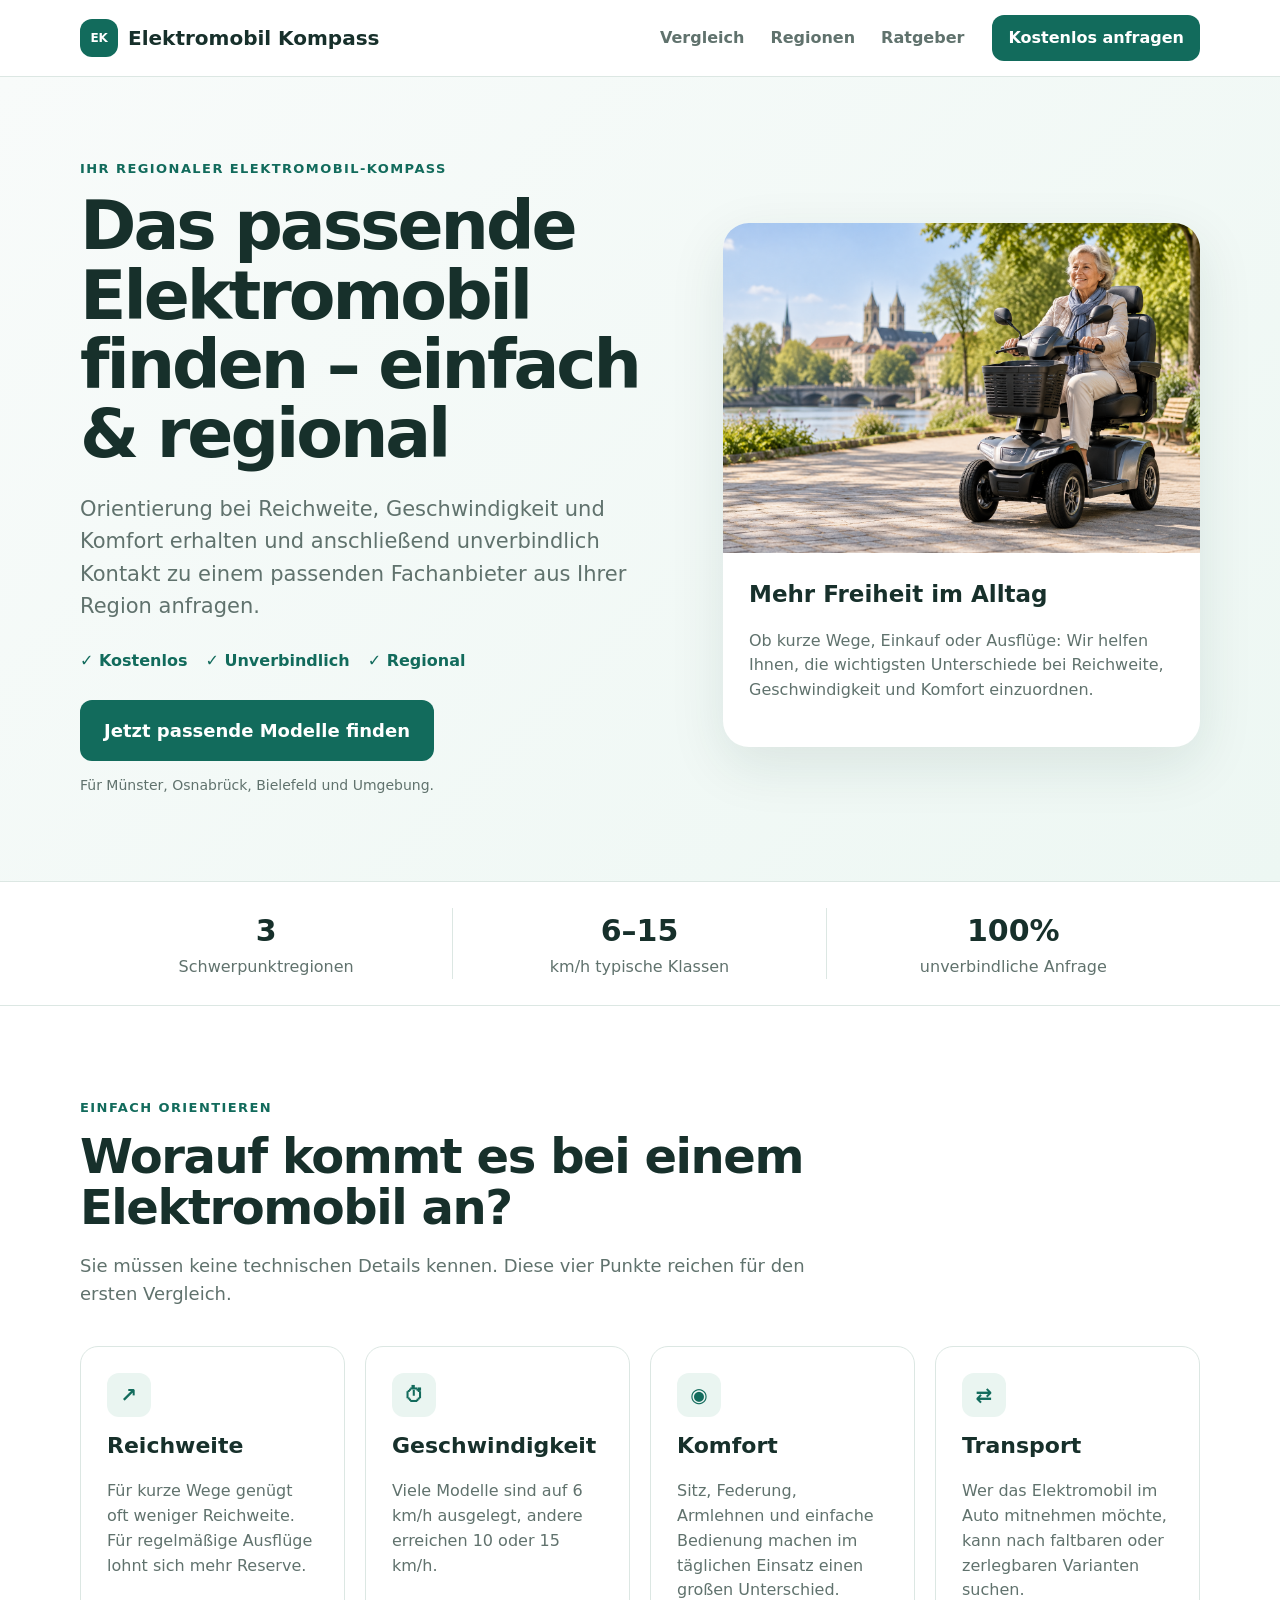
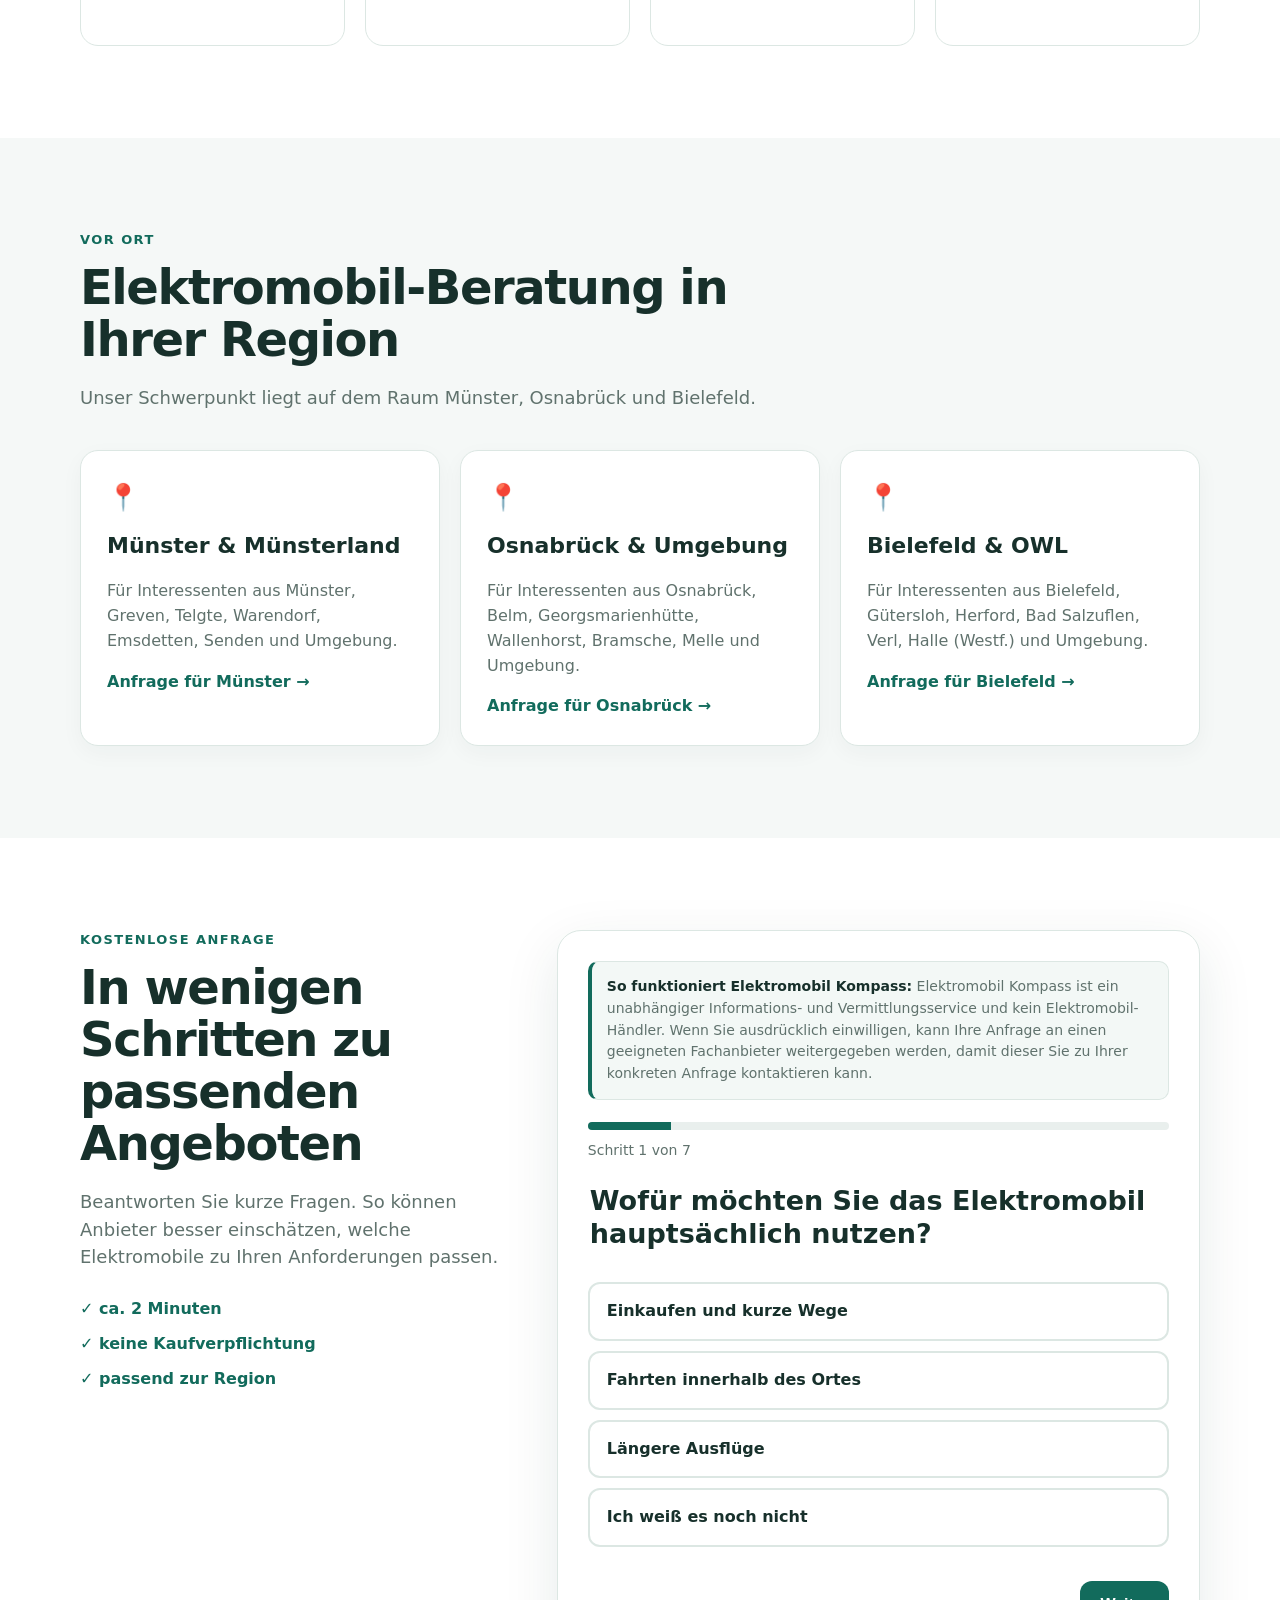
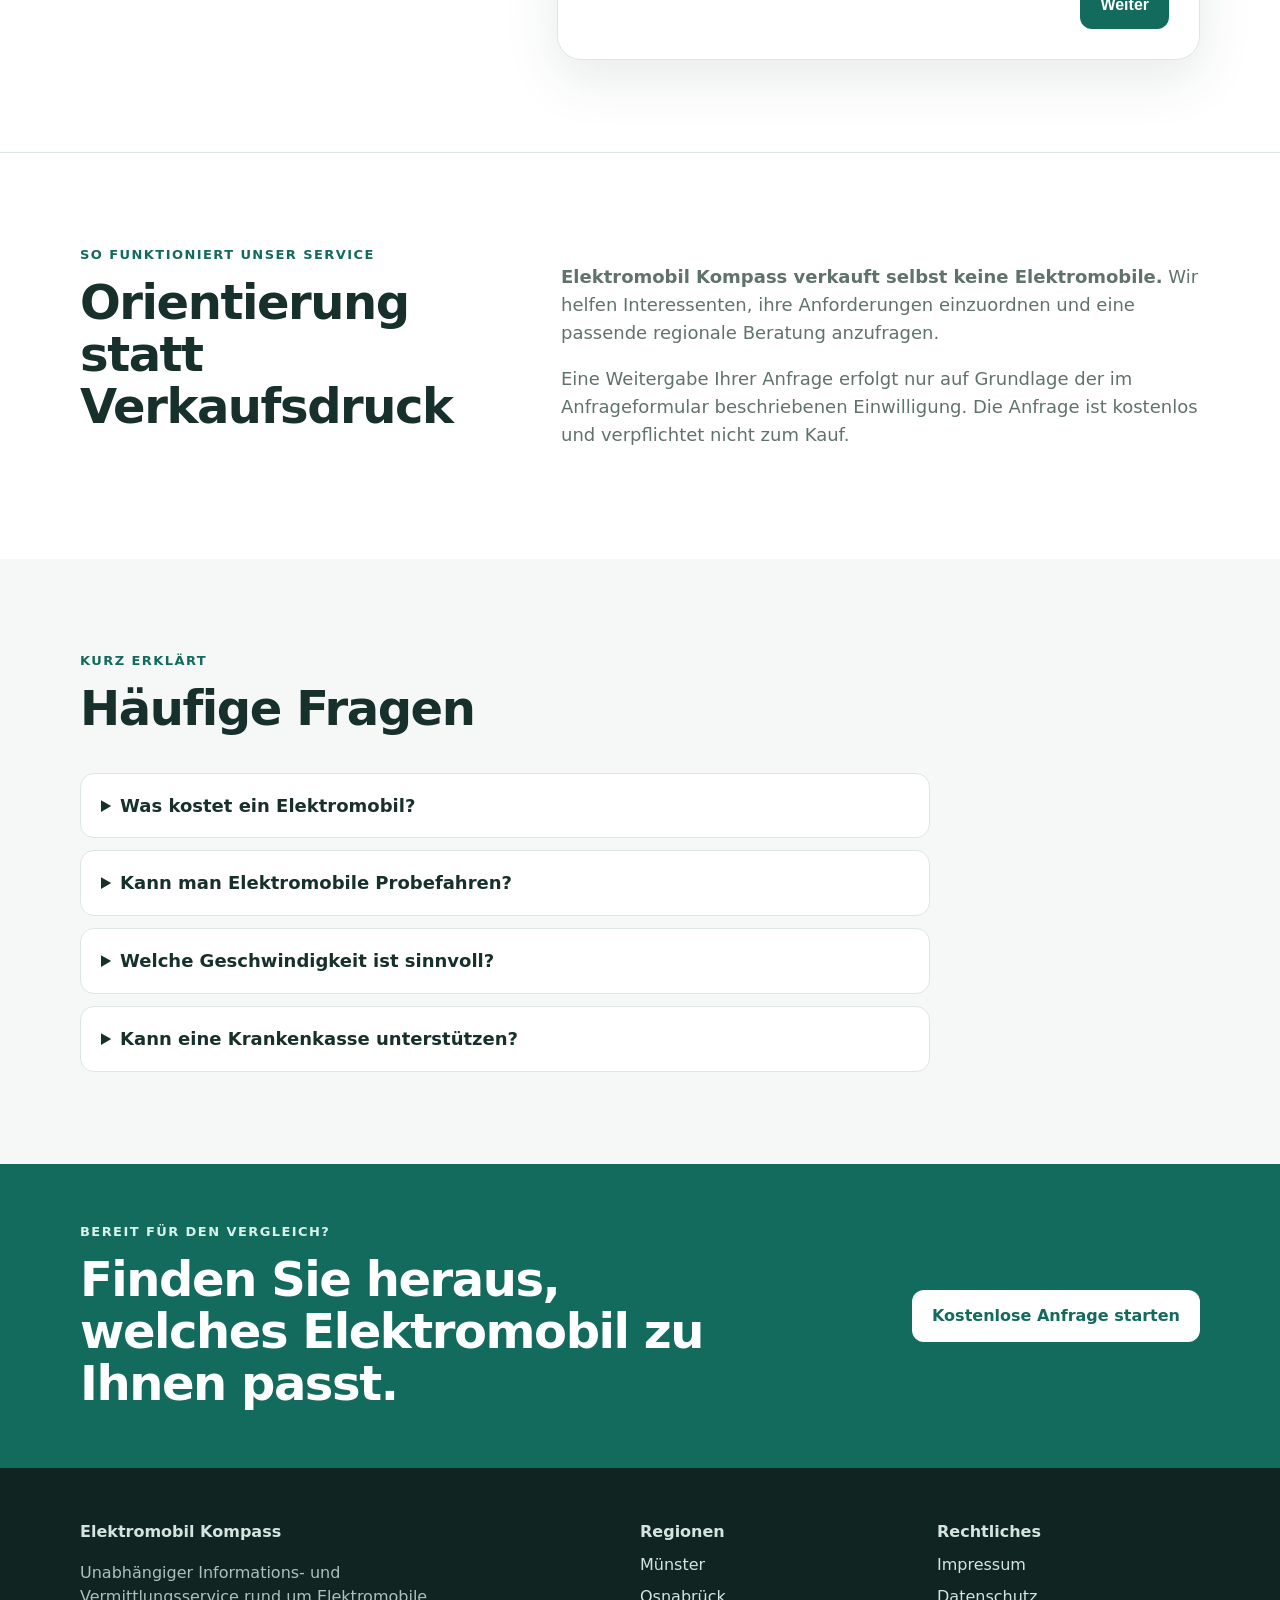
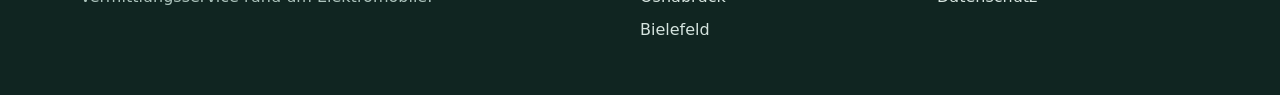
==== index.html @ a567de17 "Add files via upload" ====
<!doctype html>
<html lang="de">
<head>
  <meta charset="utf-8">
  <meta name="viewport" content="width=device-width, initial-scale=1">
  <title>Elektromobil Kompass | Elektromobile regional vergleichen</title>
  <meta name="description" content="Elektromobile vergleichen und unverbindlich Beratung in Münster, Osnabrück, Bielefeld und Umgebung anfragen. Elektromobil Kompass hilft bei der Orientierung.">
  <link rel="stylesheet" href="style.css">
</head>
<body>
<header class="topbar">
  <div class="wrap nav">
    <a class="brand" href="#start" aria-label="Elektromobil Kompass Startseite">
      <span class="brand-mark" aria-hidden="true">EK</span>
      <span>Elektromobil Kompass</span>
    </a>
    <nav>
      <a href="#vergleich">Vergleich</a>
      <a href="#regionen">Regionen</a>
      <a href="#wissen">Ratgeber</a>
    </nav>
    <a class="btn btn-small" href="#anfrage">Kostenlos anfragen</a>
  </div>
</header>

<main id="start">
  <section class="hero">
    <div class="wrap hero-grid">
      <div>
        <div class="eyebrow">Ihr regionaler Elektromobil-Kompass</div>
        <h1>Das passende Elektromobil finden – einfach & regional</h1>
        <p class="lead">Orientierung bei Reichweite, Geschwindigkeit und Komfort erhalten und anschließend unverbindlich Kontakt zu einem passenden Fachanbieter aus Ihrer Region anfragen.</p>
        <div class="trust-row">
          <span>✓ Kostenlos</span><span>✓ Unverbindlich</span><span>✓ Regional</span>
        </div>
        <a class="btn btn-large" href="#anfrage">Jetzt passende Modelle finden</a>
        <p class="micro">Für Münster, Osnabrück, Bielefeld und Umgebung.</p>
      </div>
      <div class="hero-card" aria-label="Elektromobil im Alltag">
        <img class="hero-photo" src="elektromobil-kompass-hero.png" alt="Person unterwegs mit einem modernen vierrädrigen Elektromobil">
        <div class="hero-card-content">
          <strong>Mehr Freiheit im Alltag</strong>
          <p>Ob kurze Wege, Einkauf oder Ausflüge: Wir helfen Ihnen, die wichtigsten Unterschiede bei Reichweite, Geschwindigkeit und Komfort einzuordnen.</p>
        </div>
      </div>
    </div>
  </section>

  <section class="proof">
    <div class="wrap stats">
      <div><strong>3</strong><span>Schwerpunktregionen</span></div>
      <div><strong>6–15</strong><span>km/h typische Klassen</span></div>
      <div><strong>100%</strong><span>unverbindliche Anfrage</span></div>
    </div>
  </section>

  <section class="section" id="vergleich">
    <div class="wrap">
      <div class="section-head">
        <div class="eyebrow">Einfach orientieren</div>
        <h2>Worauf kommt es bei einem Elektromobil an?</h2>
        <p>Sie müssen keine technischen Details kennen. Diese vier Punkte reichen für den ersten Vergleich.</p>
      </div>
      <div class="cards four">
        <article class="card"><span class="icon">↗</span><h3>Reichweite</h3><p>Für kurze Wege genügt oft weniger Reichweite. Für regelmäßige Ausflüge lohnt sich mehr Reserve.</p></article>
        <article class="card"><span class="icon">⏱</span><h3>Geschwindigkeit</h3><p>Viele Modelle sind auf 6 km/h ausgelegt, andere erreichen 10 oder 15 km/h.</p></article>
        <article class="card"><span class="icon">◉</span><h3>Komfort</h3><p>Sitz, Federung, Armlehnen und einfache Bedienung machen im täglichen Einsatz einen großen Unterschied.</p></article>
        <article class="card"><span class="icon">⇄</span><h3>Transport</h3><p>Wer das Elektromobil im Auto mitnehmen möchte, kann nach faltbaren oder zerlegbaren Varianten suchen.</p></article>
      </div>
    </div>
  </section>

  <section class="section alt" id="regionen">
    <div class="wrap">
      <div class="section-head">
        <div class="eyebrow">Vor Ort</div>
        <h2>Elektromobil-Beratung in Ihrer Region</h2>
        <p>Unser Schwerpunkt liegt auf dem Raum Münster, Osnabrück und Bielefeld.</p>
      </div>
      <div class="cards three">
        <article class="region-card">
          <div class="pin">📍</div><h3>Münster & Münsterland</h3>
          <p>Für Interessenten aus Münster, Greven, Telgte, Warendorf, Emsdetten, Senden und Umgebung.</p>
          <a href="#anfrage" data-region="Münster">Anfrage für Münster →</a>
        </article>
        <article class="region-card">
          <div class="pin">📍</div><h3>Osnabrück & Umgebung</h3>
          <p>Für Interessenten aus Osnabrück, Belm, Georgsmarienhütte, Wallenhorst, Bramsche, Melle und Umgebung.</p>
          <a href="#anfrage" data-region="Osnabrück">Anfrage für Osnabrück →</a>
        </article>
        <article class="region-card">
          <div class="pin">📍</div><h3>Bielefeld & OWL</h3>
          <p>Für Interessenten aus Bielefeld, Gütersloh, Herford, Bad Salzuflen, Verl, Halle (Westf.) und Umgebung.</p>
          <a href="#anfrage" data-region="Bielefeld">Anfrage für Bielefeld →</a>
        </article>
      </div>
    </div>
  </section>

  <section class="section" id="anfrage">
    <div class="wrap funnel-wrap">
      <div class="funnel-copy">
        <div class="eyebrow">Kostenlose Anfrage</div>
        <h2>In wenigen Schritten zu passenden Angeboten</h2>
        <p>Beantworten Sie kurze Fragen. So können Anbieter besser einschätzen, welche Elektromobile zu Ihren Anforderungen passen.</p>
        <div class="mini-benefits">
          <span>✓ ca. 2 Minuten</span>
          <span>✓ keine Kaufverpflichtung</span>
          <span>✓ passend zur Region</span>
        </div>
      </div>

      <form id="leadForm" class="funnel" action="#" method="post">
        <div class="service-note"><strong>So funktioniert Elektromobil Kompass:</strong> Elektromobil Kompass ist ein unabhängiger Informations- und Vermittlungsservice und kein Elektromobil-Händler. Wenn Sie ausdrücklich einwilligen, kann Ihre Anfrage an einen geeigneten Fachanbieter weitergegeben werden, damit dieser Sie zu Ihrer konkreten Anfrage kontaktieren kann.</div>
        <div class="progress"><div id="progressBar"></div></div>
        <div class="step-label">Schritt <span id="stepNow">1</span> von <span id="stepTotal">7</span></div>

        <fieldset class="step active">
          <legend>Wofür möchten Sie das Elektromobil hauptsächlich nutzen?</legend>
          <label class="choice"><input type="radio" name="nutzung" value="Einkaufen und kurze Wege" required><span>Einkaufen und kurze Wege</span></label>
          <label class="choice"><input type="radio" name="nutzung" value="Fahrten im Ort"><span>Fahrten innerhalb des Ortes</span></label>
          <label class="choice"><input type="radio" name="nutzung" value="Längere Ausflüge"><span>Längere Ausflüge</span></label>
          <label class="choice"><input type="radio" name="nutzung" value="Noch unsicher"><span>Ich weiß es noch nicht</span></label>
        </fieldset>

        <fieldset class="step">
          <legend>Welche Geschwindigkeit wünschen Sie?</legend>
          <label class="choice"><input type="radio" name="geschwindigkeit" value="6 km/h" required><span>Bis 6 km/h</span></label>
          <label class="choice"><input type="radio" name="geschwindigkeit" value="10 km/h"><span>Bis 10 km/h</span></label>
          <label class="choice"><input type="radio" name="geschwindigkeit" value="15 km/h"><span>Bis 15 km/h</span></label>
          <label class="choice"><input type="radio" name="geschwindigkeit" value="Beratung"><span>Ich benötige Beratung</span></label>
        </fieldset>

        <fieldset class="step">
          <legend>Welche Reichweite ist für Sie interessant?</legend>
          <label class="choice"><input type="radio" name="reichweite" value="Bis 15 km" required><span>Bis etwa 15 km</span></label>
          <label class="choice"><input type="radio" name="reichweite" value="15-30 km"><span>Etwa 15–30 km</span></label>
          <label class="choice"><input type="radio" name="reichweite" value="Über 30 km"><span>Mehr als 30 km</span></label>
          <label class="choice"><input type="radio" name="reichweite" value="Unsicher"><span>Ich weiß es noch nicht</span></label>
        </fieldset>

        <fieldset class="step">
          <legend>Soll das Elektromobil im Auto transportierbar sein?</legend>
          <label class="choice"><input type="radio" name="transport" value="Ja" required><span>Ja, möglichst faltbar/zerlegbar</span></label>
          <label class="choice"><input type="radio" name="transport" value="Nein"><span>Nein, nicht wichtig</span></label>
          <label class="choice"><input type="radio" name="transport" value="Unsicher"><span>Ich benötige Beratung</span></label>
        </fieldset>

        <fieldset class="step">
          <legend>Wann möchten Sie ungefähr ein Elektromobil anschaffen?</legend>
          <label class="choice"><input type="radio" name="zeitpunkt" value="Sofort" required><span>So schnell wie möglich</span></label>
          <label class="choice"><input type="radio" name="zeitpunkt" value="1-3 Monate"><span>In den nächsten 1–3 Monaten</span></label>
          <label class="choice"><input type="radio" name="zeitpunkt" value="Später"><span>Später / erst informieren</span></label>
        </fieldset>

        <fieldset class="step">
          <legend>Wo suchen Sie?</legend>
          <label for="plz">Postleitzahl</label>
          <input class="text-input" id="plz" name="plz" inputmode="numeric" pattern="[0-9]{5}" maxlength="5" placeholder="z. B. 48143" required>
          <label for="region">Region</label>
          <select class="text-input" id="region" name="region" required>
            <option value="">Bitte auswählen</option>
            <option>Münster / Münsterland</option>
            <option>Osnabrück / Umgebung</option>
            <option>Bielefeld / OWL</option>
            <option>Andere Region</option>
          </select>
        </fieldset>

        <fieldset class="step">
          <legend>Wohin dürfen wir Ihre Anfrage vermitteln?</legend>
          <div class="grid2">
            <div><label for="vorname">Vorname</label><input class="text-input" id="vorname" name="vorname" autocomplete="given-name" required></div>
            <div><label for="nachname">Nachname</label><input class="text-input" id="nachname" name="nachname" autocomplete="family-name" required></div>
          </div>
          <label for="telefon">Telefonnummer</label>
          <input class="text-input" id="telefon" name="telefon" type="tel" autocomplete="tel" required>
          <label for="email">E-Mail (optional)</label>
          <input class="text-input" id="email" name="email" type="email" autocomplete="email">

          <label class="consent">
            <input type="checkbox" name="kontakt_einwilligung" required>
            <span>Ich möchte zu meiner Elektromobil-Anfrage kontaktiert werden und willige ein, dass Elektromobil Kompass meine angegebenen Kontaktdaten und Anfrageinformationen zu diesem Zweck verarbeitet und an einen geeigneten Fachanbieter weitergibt. Der Fachanbieter darf mich zu dieser Anfrage telefonisch und – sofern angegeben – per E-Mail kontaktieren. Weitere Informationen zu Empfängern, Widerruf und Datenschutz finde ich in der Datenschutzerklärung.</span>
          </label>
          <p class="legal-note">Hinweis für den Betreiber: Diese Formulierung ist nur ein Ausgangspunkt. Vor Livegang müssen konkrete Empfänger/Empfängerkategorien, Zwecke, Rechtsgrundlagen, Widerrufsmöglichkeiten und weitere Pflichtinformationen datenschutzrechtlich geprüft und in der Datenschutzerklärung sauber beschrieben werden.</p>
        </fieldset>

        <div class="funnel-actions">
          <button type="button" class="btn btn-ghost" id="prevBtn">Zurück</button>
          <button type="button" class="btn" id="nextBtn">Weiter</button>
          <button type="submit" class="btn" id="submitBtn">Unverbindliche Anfrage senden</button>
        </div>
        <div id="formMessage" class="form-message" hidden></div>
      </form>
    </div>
  </section>

  <section class="section about">
  <div class="wrap about-grid">
    <div>
      <div class="eyebrow">So funktioniert unser Service</div>
      <h2>Orientierung statt Verkaufsdruck</h2>
    </div>
    <div class="about-text">
      <p><strong>Elektromobil Kompass verkauft selbst keine Elektromobile.</strong> Wir helfen Interessenten, ihre Anforderungen einzuordnen und eine passende regionale Beratung anzufragen.</p>
      <p>Eine Weitergabe Ihrer Anfrage erfolgt nur auf Grundlage der im Anfrageformular beschriebenen Einwilligung. Die Anfrage ist kostenlos und verpflichtet nicht zum Kauf.</p>
    </div>
  </div>
</section>

<section class="section alt" id="wissen">
    <div class="wrap">
      <div class="section-head">
        <div class="eyebrow">Kurz erklärt</div>
        <h2>Häufige Fragen</h2>
      </div>
      <div class="faq">
        <details><summary>Was kostet ein Elektromobil?</summary><p>Der Preis hängt stark von Größe, Ausstattung, Reichweite und Geschwindigkeit ab. Deshalb ist ein Vergleich sinnvoll, bevor Sie sich auf ein bestimmtes Modell festlegen.</p></details>
        <details><summary>Kann man Elektromobile Probefahren?</summary><p>Viele Fachanbieter ermöglichen Probefahrten oder Vorführungen. Geben Sie diesen Wunsch am besten direkt bei Ihrer Anfrage an.</p></details>
        <details><summary>Welche Geschwindigkeit ist sinnvoll?</summary><p>Das hängt vor allem von Ihren üblichen Wegen und Ihrem Sicherheitsgefühl ab. Für den Einstieg ist es sinnvoll, nicht nur auf Geschwindigkeit, sondern auch auf Wendigkeit, Bremsverhalten und Komfort zu achten.</p></details>
        <details><summary>Kann eine Krankenkasse unterstützen?</summary><p>Ob und in welcher Form eine Versorgung oder Kostenübernahme möglich ist, hängt vom individuellen Fall, der medizinischen Notwendigkeit und dem jeweiligen Leistungsträger ab. Lassen Sie dies im konkreten Fall prüfen.</p></details>
      </div>
    </div>
  </section>

  <section class="cta">
    <div class="wrap cta-inner">
      <div><div class="eyebrow light">Bereit für den Vergleich?</div><h2>Finden Sie heraus, welches Elektromobil zu Ihnen passt.</h2></div>
      <a class="btn btn-white" href="#anfrage">Kostenlose Anfrage starten</a>
    </div>
  </section>
</main>

<footer>
  <div class="wrap footer-grid">
    <div><strong>Elektromobil Kompass</strong><p>Unabhängiger Informations- und Vermittlungsservice rund um Elektromobile.</p></div>
    <div><strong>Regionen</strong><a href="#regionen">Münster</a><a href="#regionen">Osnabrück</a><a href="#regionen">Bielefeld</a></div>
    <div><strong>Rechtliches</strong><a href="impressum.html">Impressum</a><a href="datenschutz.html">Datenschutz</a></div>
  </div>
</footer>
<script src="script.js"></script>
</body>
</html>
---- style.css ----
:root{
  --ink:#17302b;--muted:#60726d;--brand:#126b5c;--brand2:#eaf5f1;--paper:#ffffff;
  --soft:#f5f8f7;--line:#dce7e3;--accent:#f2b84b;--radius:18px;--shadow:0 18px 55px rgba(22,57,49,.10)
}
*{box-sizing:border-box}html{scroll-behavior:smooth}body{margin:0;font-family:Inter,ui-sans-serif,system-ui,-apple-system,BlinkMacSystemFont,"Segoe UI",sans-serif;color:var(--ink);background:var(--paper);line-height:1.55}
a{color:inherit}.wrap{width:min(1120px,calc(100% - 36px));margin:auto}.topbar{position:sticky;top:0;z-index:50;background:rgba(255,255,255,.94);backdrop-filter:blur(12px);border-bottom:1px solid var(--line)}
.nav{height:76px;display:flex;align-items:center;gap:28px}.brand{display:flex;align-items:center;gap:10px;text-decoration:none;font-weight:800;font-size:20px}.brand-mark{width:38px;height:38px;border-radius:12px;background:var(--brand);color:white;display:grid;place-items:center}
nav{display:flex;gap:26px;margin-left:auto}nav a{text-decoration:none;color:var(--muted);font-weight:650}.btn{border:0;border-radius:12px;background:var(--brand);color:#fff;padding:14px 20px;font-weight:800;text-decoration:none;display:inline-flex;align-items:center;justify-content:center;cursor:pointer;font-size:16px}.btn:hover{filter:brightness(.94)}
.btn-small{padding:11px 16px}.btn-large{padding:17px 24px;font-size:18px}.btn-white{background:white;color:var(--brand)}.btn-ghost{background:transparent;color:var(--brand);border:1px solid var(--line)}
.hero{padding:82px 0 70px;background:linear-gradient(135deg,#f8fbfa 0%,#edf7f3 100%)}.hero-grid{display:grid;grid-template-columns:1.1fr .9fr;gap:60px;align-items:center}.eyebrow{text-transform:uppercase;letter-spacing:.11em;font-size:13px;font-weight:900;color:var(--brand);margin-bottom:12px}.eyebrow.light{color:#d8f2eb}
h1{font-size:clamp(42px,6vw,68px);line-height:1.02;letter-spacing:-.045em;margin:0 0 24px;max-width:800px}h2{font-size:clamp(32px,4vw,48px);line-height:1.08;letter-spacing:-.03em;margin:0 0 14px}h3{font-size:22px;margin:12px 0 9px}.lead{font-size:21px;color:var(--muted);max-width:680px}.trust-row{display:flex;flex-wrap:wrap;gap:18px;margin:26px 0;color:var(--brand);font-weight:800}.micro{color:var(--muted);font-size:14px}
.hero-card{background:white;border-radius:26px;box-shadow:var(--shadow);overflow:hidden}.scooter-visual{height:270px;position:relative;background:linear-gradient(#cfe9e3 0 63%,#dde9e5 63%);overflow:hidden}.sun{position:absolute;width:70px;height:70px;border-radius:50%;background:#f5c96b;right:34px;top:28px}.road{position:absolute;height:80px;background:#b9c8c4;bottom:0;left:-10%;right:-10%;transform:skewY(-3deg)}.scooter{position:absolute;width:150px;height:82px;border-radius:34px 44px 22px 22px;background:var(--brand);color:white;font-size:38px;display:grid;place-items:center;left:50%;bottom:49px;transform:translateX(-50%);box-shadow:0 12px 0 -3px rgba(0,0,0,.08)}.scooter:before,.scooter:after{content:"";position:absolute;width:34px;height:34px;border:9px solid #294840;background:#f3f6f5;border-radius:50%;bottom:-20px}.scooter:before{left:14px}.scooter:after{right:14px}.hero-card-content{padding:24px 26px 28px}.hero-card-content strong{font-size:23px}.hero-card-content p{color:var(--muted)}
.proof{border-top:1px solid var(--line);border-bottom:1px solid var(--line)}.stats{display:grid;grid-template-columns:repeat(3,1fr);padding:26px 0}.stats div{text-align:center;border-right:1px solid var(--line)}.stats div:last-child{border-right:0}.stats strong{display:block;font-size:30px}.stats span{color:var(--muted)}
.section{padding:92px 0}.section.alt{background:var(--soft)}.section-head{max-width:760px;margin-bottom:38px}.section-head p{font-size:18px;color:var(--muted)}.cards{display:grid;gap:20px}.cards.four{grid-template-columns:repeat(4,1fr)}.cards.three{grid-template-columns:repeat(3,1fr)}.card,.region-card{background:white;border:1px solid var(--line);border-radius:var(--radius);padding:26px}.card .icon{width:44px;height:44px;background:var(--brand2);color:var(--brand);display:grid;place-items:center;border-radius:12px;font-size:20px;font-weight:900}.card p,.region-card p{color:var(--muted)}.region-card{box-shadow:0 7px 22px rgba(22,57,49,.04)}.region-card .pin{font-size:26px}.region-card a{color:var(--brand);font-weight:850;text-decoration:none}
.funnel-wrap{display:grid;grid-template-columns:.8fr 1.2fr;gap:48px;align-items:start}.funnel-copy{position:sticky;top:120px}.funnel-copy p{font-size:18px;color:var(--muted)}.mini-benefits{display:grid;gap:10px;margin-top:26px;font-weight:800;color:var(--brand)}
.funnel{background:white;border:1px solid var(--line);border-radius:24px;box-shadow:var(--shadow);padding:30px}.progress{height:8px;background:#e9efed;border-radius:99px;overflow:hidden}.progress div{height:100%;width:14.28%;background:var(--brand);transition:.25s}.step-label{color:var(--muted);font-size:14px;margin:10px 0 24px}.step{display:none;border:0;padding:0;margin:0}.step.active{display:block}.step legend{font-size:27px;font-weight:850;line-height:1.2;margin-bottom:22px;width:100%}
.choice{display:block;margin:10px 0}.choice input{position:absolute;opacity:0}.choice span{display:block;padding:15px 17px;border:2px solid var(--line);border-radius:12px;font-weight:700;cursor:pointer}.choice input:checked+span{border-color:var(--brand);background:var(--brand2);color:var(--brand)}
.text-input{width:100%;padding:14px 15px;border:2px solid var(--line);border-radius:11px;font:inherit;margin:7px 0 18px;background:white}.text-input:focus{outline:0;border-color:var(--brand)}.grid2{display:grid;grid-template-columns:1fr 1fr;gap:14px}.consent{display:flex;gap:11px;align-items:flex-start;font-size:13px;color:var(--muted);margin-top:8px}.consent input{margin-top:4px}.legal-note{font-size:11px;color:#7c8b87;background:#f7f9f8;padding:10px;border-radius:8px}
.funnel-actions{display:flex;gap:10px;justify-content:space-between;margin-top:24px}.funnel-actions .btn:last-child{margin-left:auto}#submitBtn{display:none}.form-message{margin-top:14px;padding:14px;border-radius:10px;background:var(--brand2)}
.faq{display:grid;gap:12px;max-width:850px}.faq details{background:white;border:1px solid var(--line);border-radius:14px;padding:18px 20px}.faq summary{cursor:pointer;font-weight:850;font-size:18px}.faq p{color:var(--muted)}
.cta{background:var(--brand);color:white;padding:58px 0}.cta-inner{display:flex;align-items:center;justify-content:space-between;gap:28px}.cta h2{max-width:700px;margin-bottom:0}
footer{padding:52px 0;background:#102521;color:#d5e4df}.footer-grid{display:grid;grid-template-columns:2fr 1fr 1fr;gap:34px}.footer-grid a{display:block;color:#d5e4df;text-decoration:none;margin-top:8px}.footer-grid p{color:#abc2bb;max-width:420px}
@media(max-width:900px){nav{display:none}.hero-grid,.funnel-wrap{grid-template-columns:1fr}.hero{padding-top:52px}.funnel-copy{position:static}.cards.four{grid-template-columns:1fr 1fr}.cards.three{grid-template-columns:1fr}.hero-card{max-width:620px}.cta-inner{align-items:flex-start;flex-direction:column}}
@media(max-width:620px){.nav .btn-small{display:none}.cards.four,.stats,.footer-grid,.grid2{grid-template-columns:1fr}.stats div{border-right:0;border-bottom:1px solid var(--line);padding:12px}.stats div:last-child{border-bottom:0}.section{padding:66px 0}.funnel{padding:22px 18px}.step legend{font-size:23px}h1{font-size:43px}.hero-grid{gap:34px}.scooter-visual{height:220px}}

.brand-mark{font-size:12px;letter-spacing:-.03em}
.service-note{background:#f3f8f6;border:1px solid var(--line);border-left:4px solid var(--brand);padding:14px 15px;border-radius:10px;margin-bottom:22px;color:var(--muted);font-size:14px}
.service-note strong{color:var(--ink)}

.hero-photo{display:block;width:100%;height:330px;object-fit:cover;object-position:center}
@media(max-width:620px){.hero-photo{height:260px}}

.about{border-top:1px solid var(--line)}
.about-grid{display:grid;grid-template-columns:.8fr 1.2fr;gap:55px;align-items:start}
.about-text{font-size:18px;color:var(--muted)}
.legal-page{max-width:850px}
.legal-page h1{font-size:clamp(42px,6vw,60px)}
.legal-page h2{font-size:26px;margin-top:34px}
.legal-warning{padding:16px 18px;background:#fff7e7;border:1px solid #ead7ad;border-radius:12px;margin:24px 0}
.region-hero{padding-top:70px}
@media(max-width:900px){.about-grid{grid-template-columns:1fr;gap:12px}}
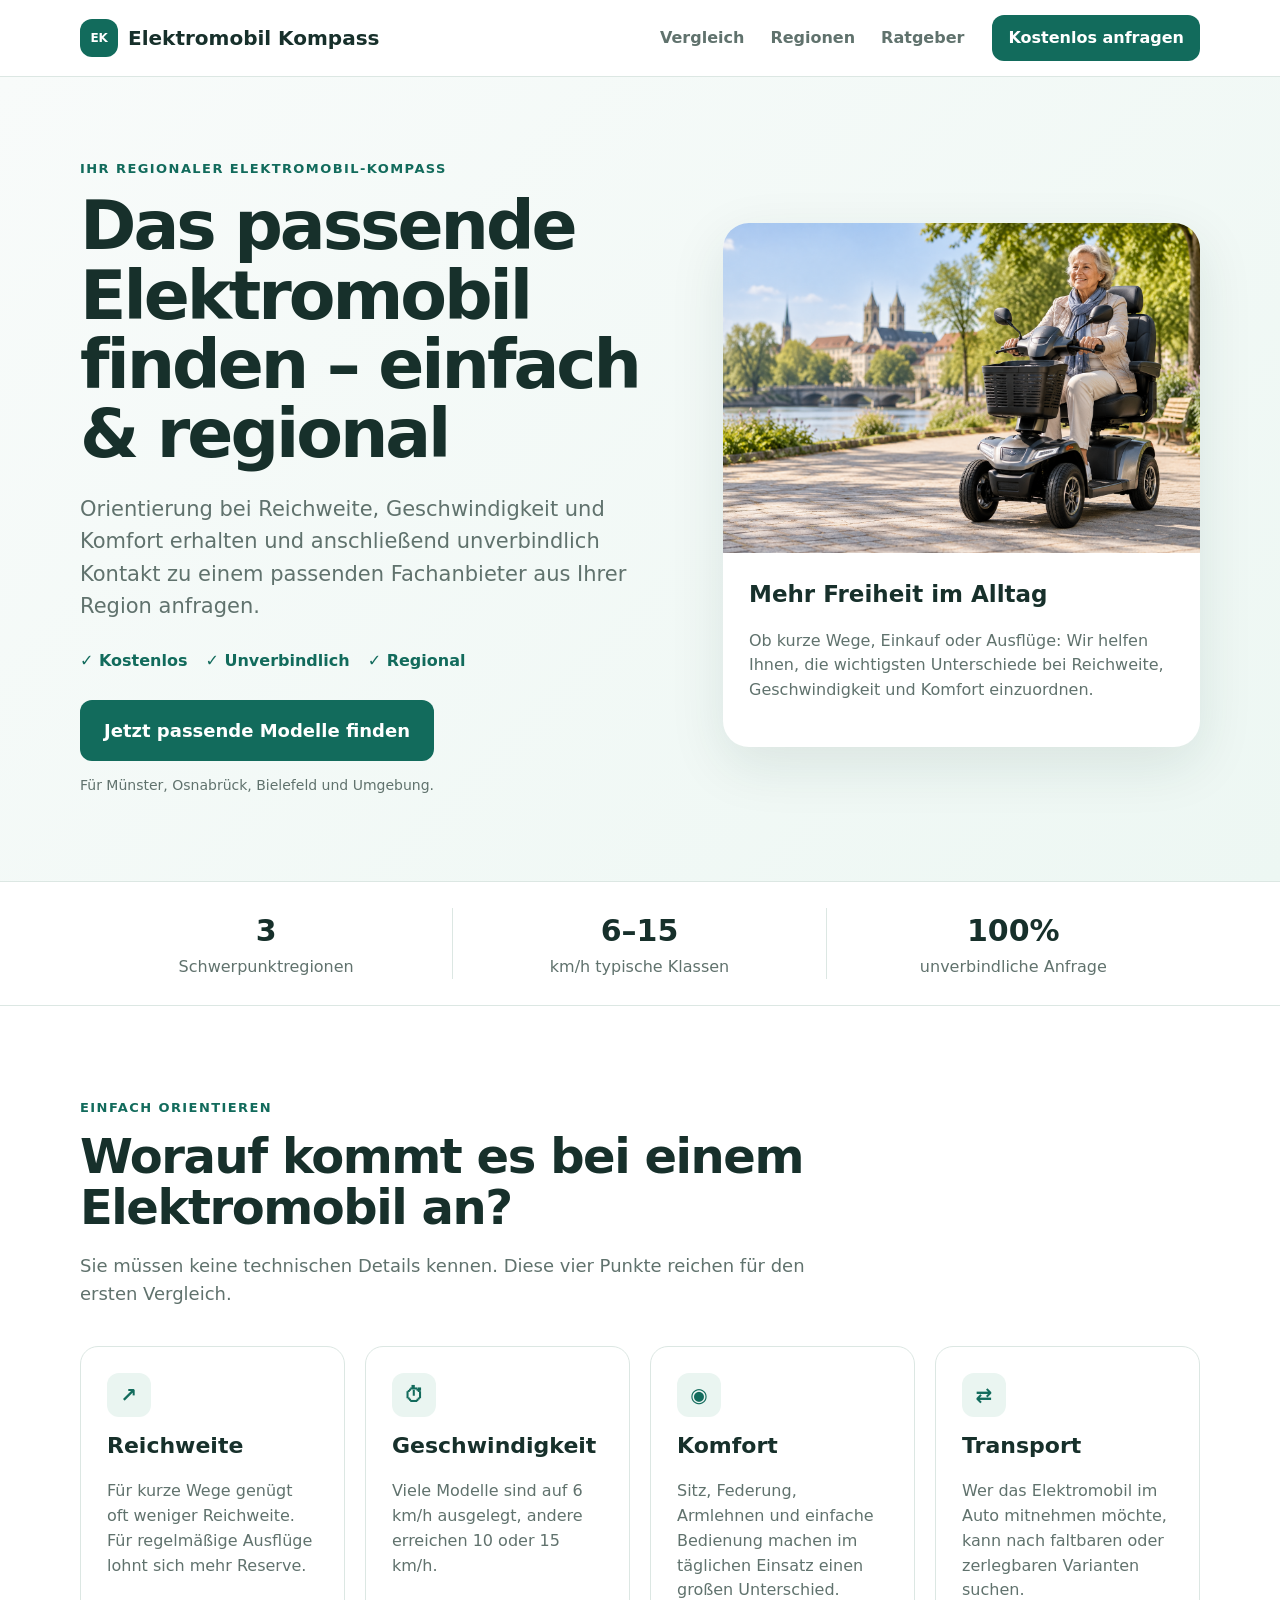
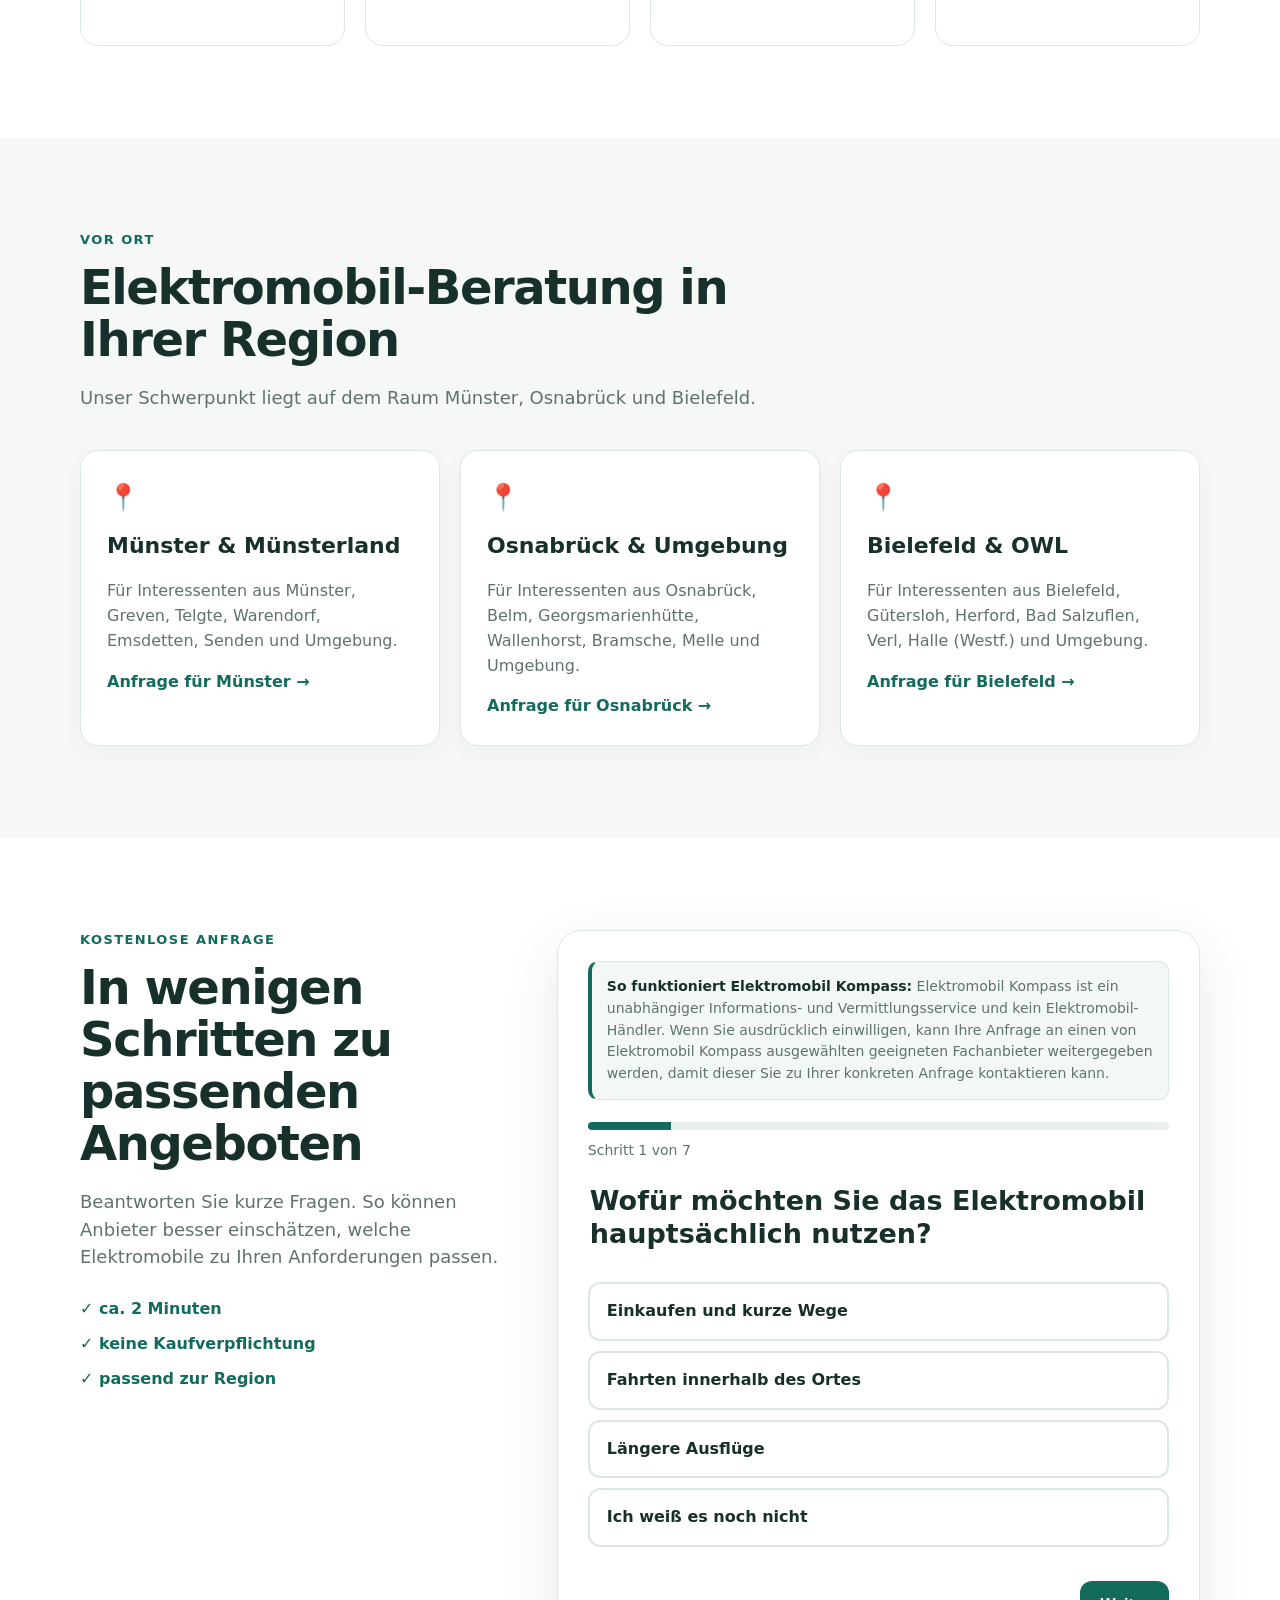
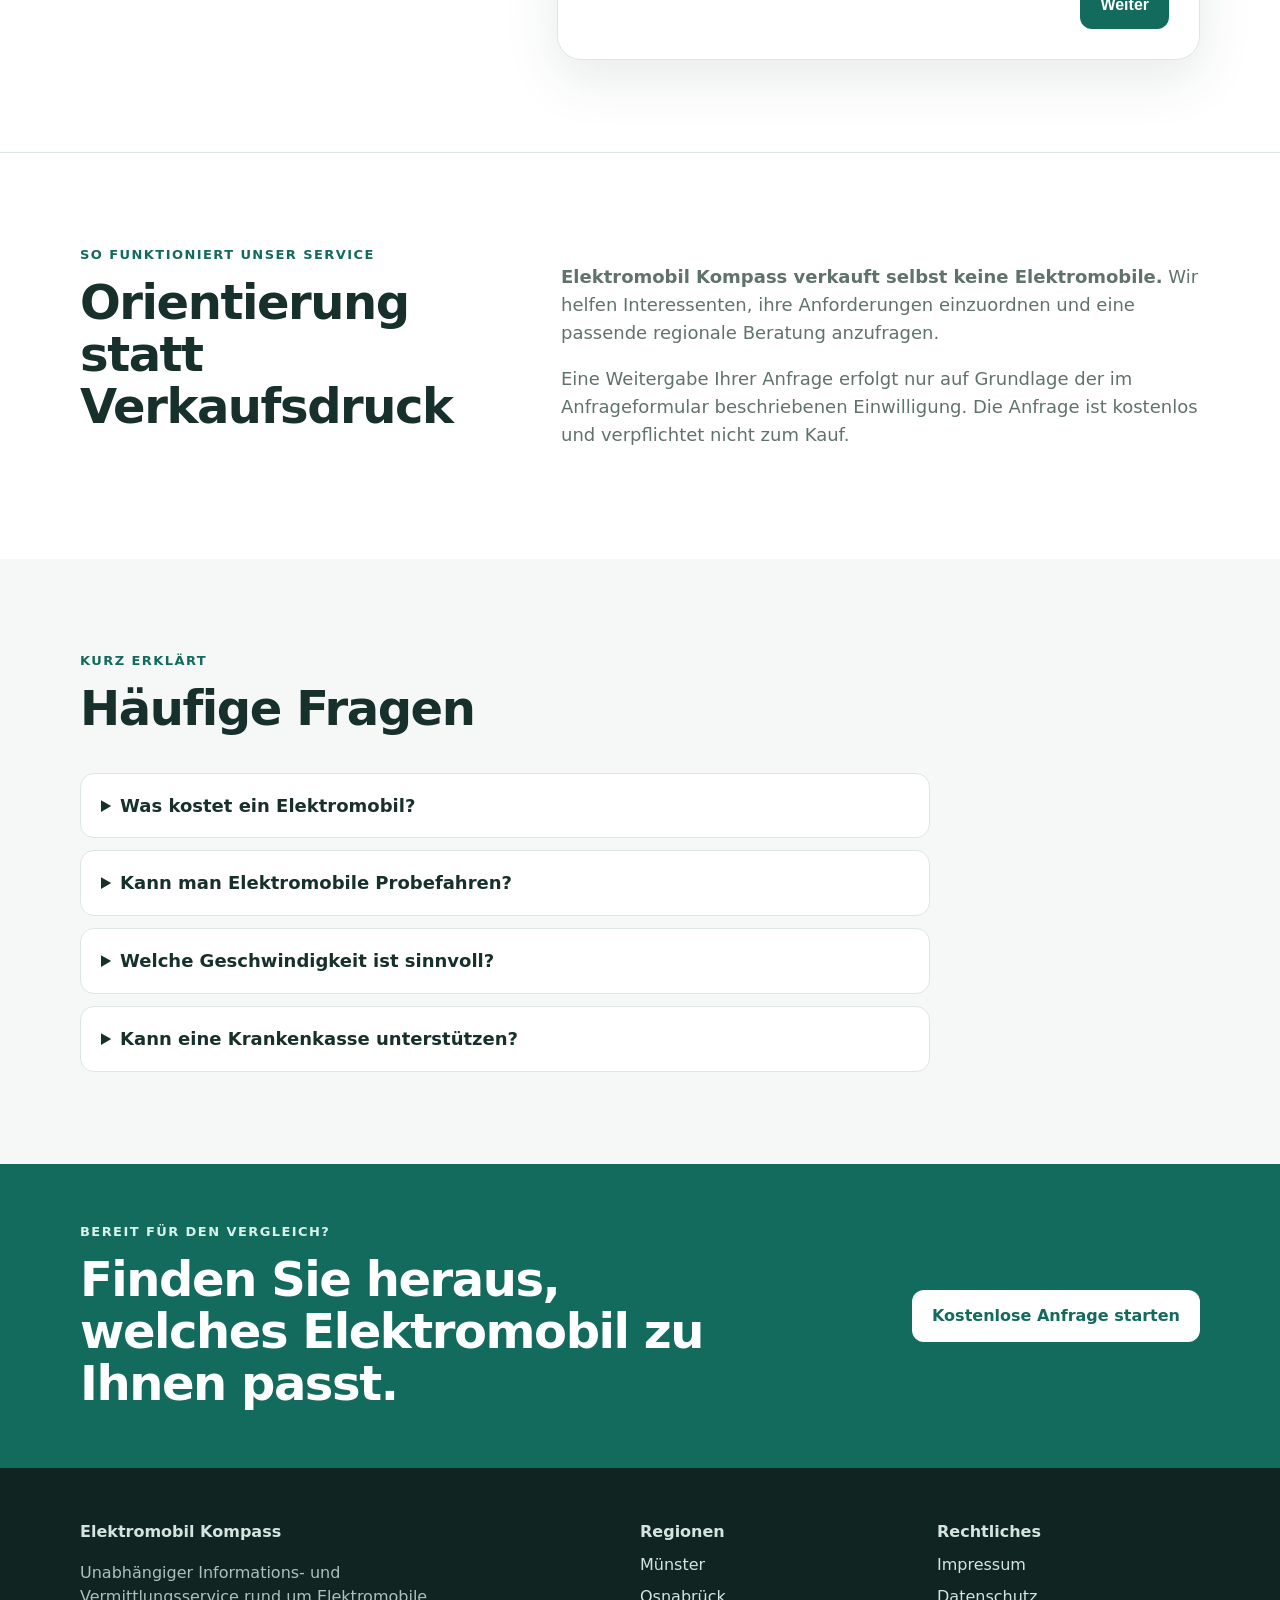
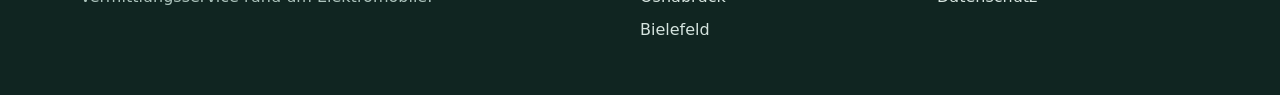
==== commit 4271a38a: "Add files via upload" ====
--- a/index.html
+++ b/index.html
@@ -110,8 +110,8 @@
         </div>
       </div>
 
-      <form id="leadForm" class="funnel" action="#" method="post">
-        <div class="service-note"><strong>So funktioniert Elektromobil Kompass:</strong> Elektromobil Kompass ist ein unabhängiger Informations- und Vermittlungsservice und kein Elektromobil-Händler. Wenn Sie ausdrücklich einwilligen, kann Ihre Anfrage an einen geeigneten Fachanbieter weitergegeben werden, damit dieser Sie zu Ihrer konkreten Anfrage kontaktieren kann.</div>
+      <form id="leadForm" class="funnel" action="https://submit-form.com/qqPfCL94t" method="post">
+        <div class="service-note"><strong>So funktioniert Elektromobil Kompass:</strong> Elektromobil Kompass ist ein unabhängiger Informations- und Vermittlungsservice und kein Elektromobil-Händler. Wenn Sie ausdrücklich einwilligen, kann Ihre Anfrage an einen von Elektromobil Kompass ausgewählten geeigneten Fachanbieter weitergegeben werden, damit dieser Sie zu Ihrer konkreten Anfrage kontaktieren kann.</div>
         <div class="progress"><div id="progressBar"></div></div>
         <div class="step-label">Schritt <span id="stepNow">1</span> von <span id="stepTotal">7</span></div>
 
@@ -180,9 +180,9 @@
 
           <label class="consent">
             <input type="checkbox" name="kontakt_einwilligung" required>
-            <span>Ich möchte zu meiner Elektromobil-Anfrage kontaktiert werden und willige ein, dass Elektromobil Kompass meine angegebenen Kontaktdaten und Anfrageinformationen zu diesem Zweck verarbeitet und an einen geeigneten Fachanbieter weitergibt. Der Fachanbieter darf mich zu dieser Anfrage telefonisch und – sofern angegeben – per E-Mail kontaktieren. Weitere Informationen zu Empfängern, Widerruf und Datenschutz finde ich in der Datenschutzerklärung.</span>
+            <span>Ich willige ein, dass Elektromobil Kompass meine Angaben zur Bearbeitung meiner Anfrage verarbeitet. Die Übermittlung erfolgt technisch über Formspark. Im betrieb erfolgt keine automatische Weitergabe an einen Fachanbieter. Weitere Informationen finde ich in der <a href="datenschutz.html" target="_blank" rel="noopener">Datenschutzerklärung</a>.</span>
           </label>
-          <p class="legal-note">Hinweis für den Betreiber: Diese Formulierung ist nur ein Ausgangspunkt. Vor Livegang müssen konkrete Empfänger/Empfängerkategorien, Zwecke, Rechtsgrundlagen, Widerrufsmöglichkeiten und weitere Pflichtinformationen datenschutzrechtlich geprüft und in der Datenschutzerklärung sauber beschrieben werden.</p>
+          <p class="legal-note">betrieb: Ihre Anfrage wird zunächst ausschließlich von Elektromobil Kompass bearbeitet und nicht automatisch an einen Fachanbieter weitergegeben.</p>
         </fieldset>
 
         <div class="funnel-actions">
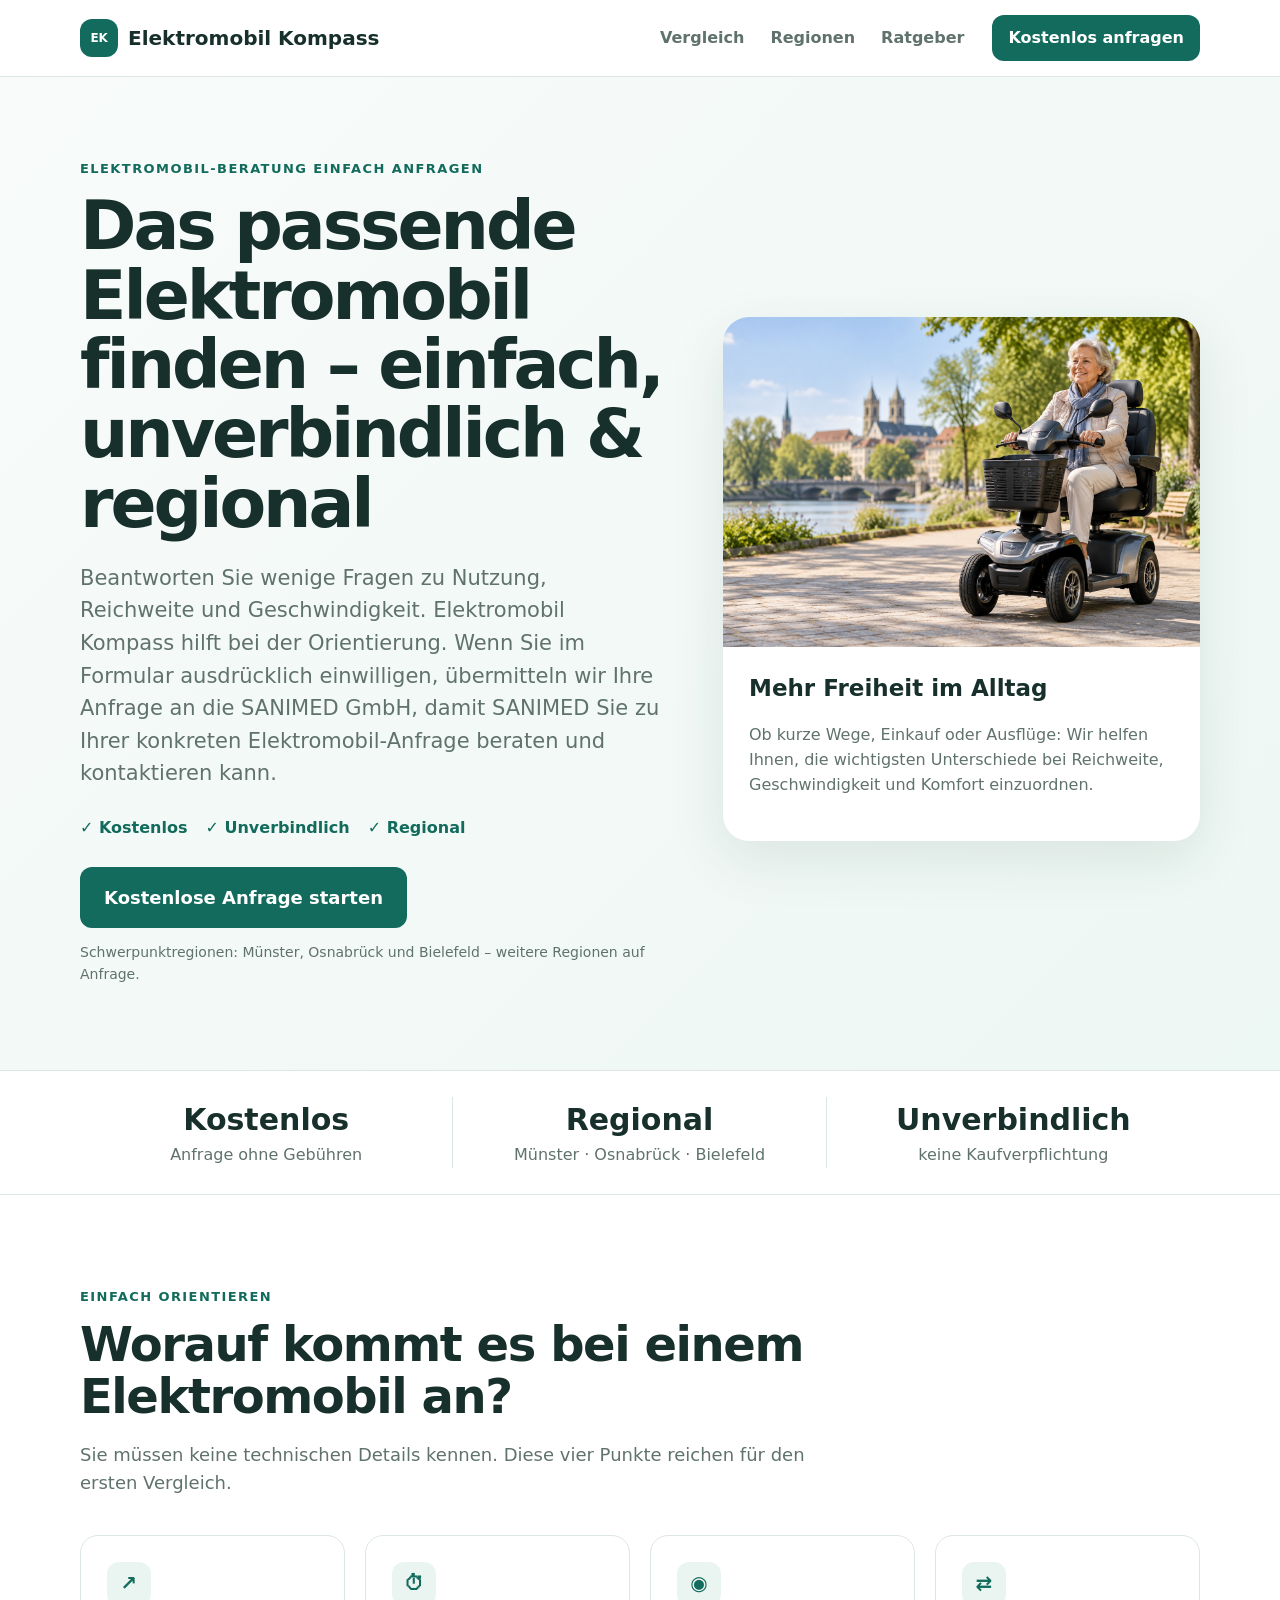
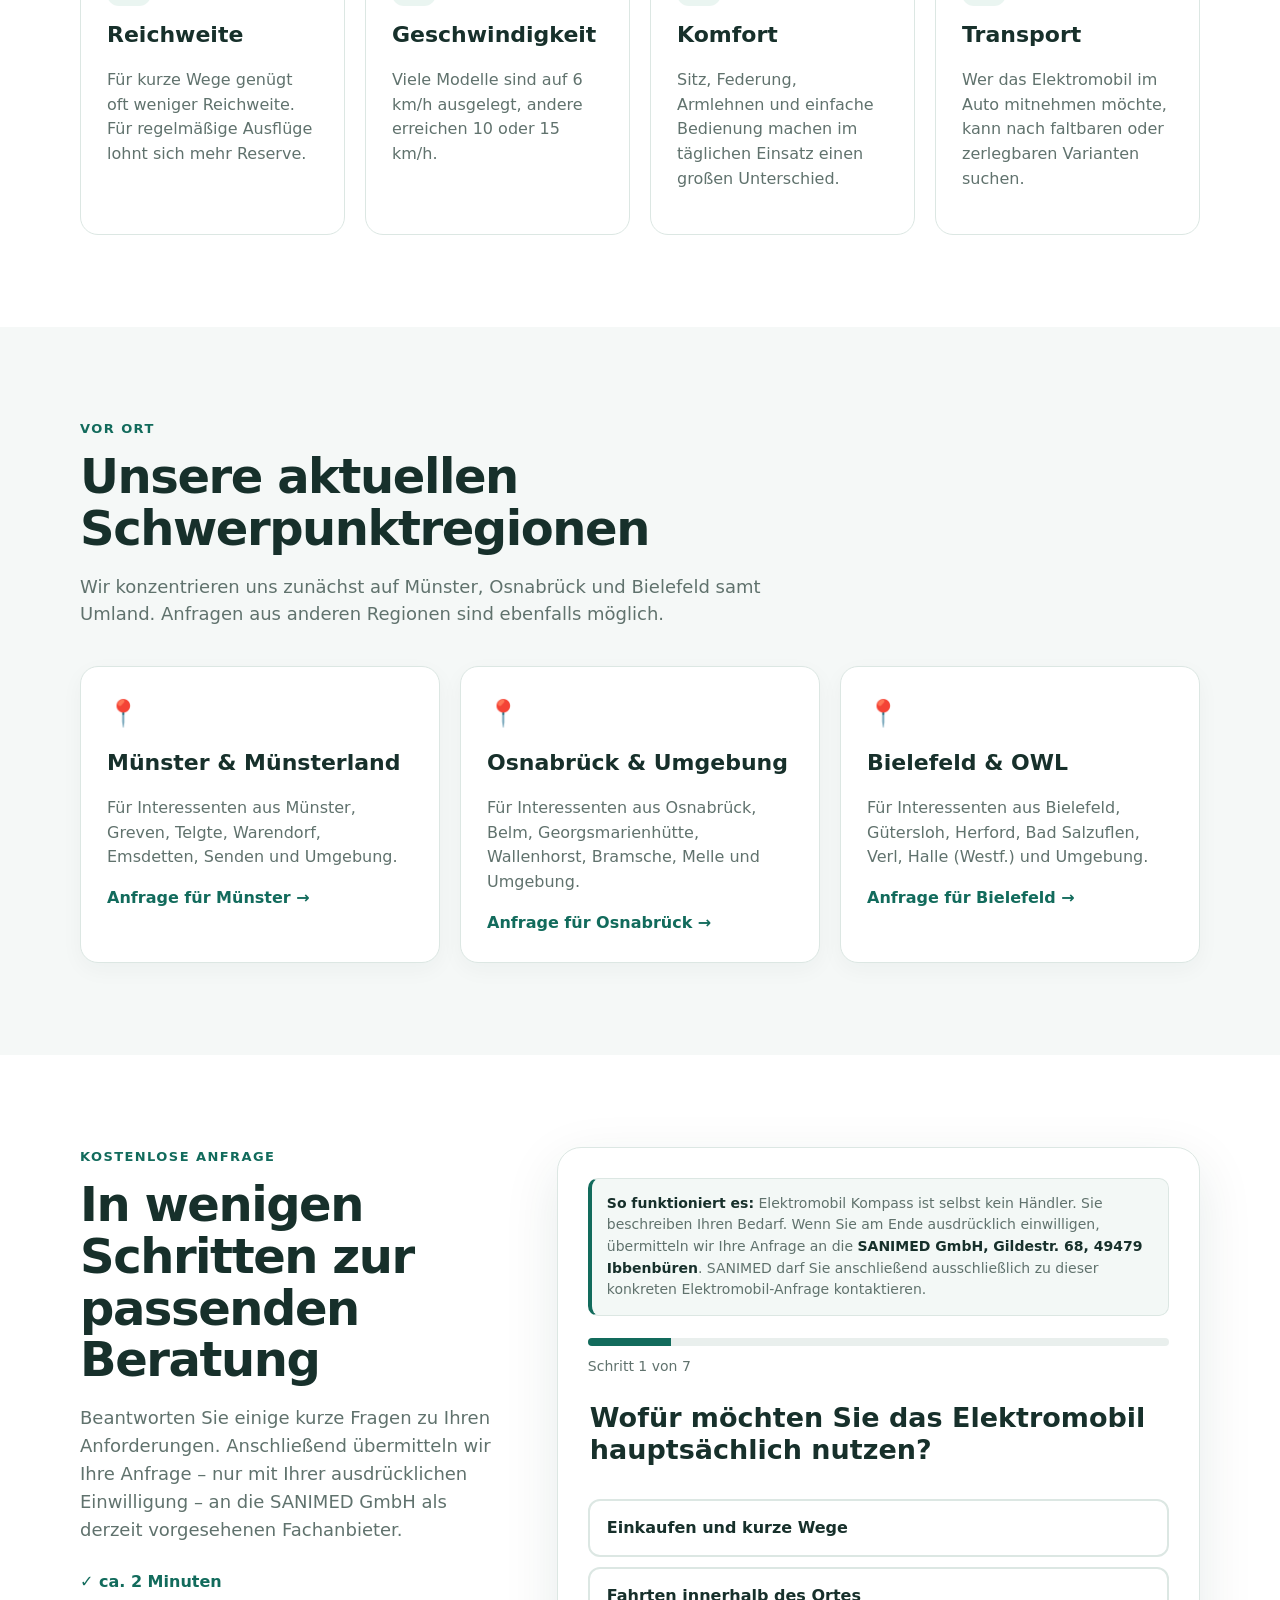
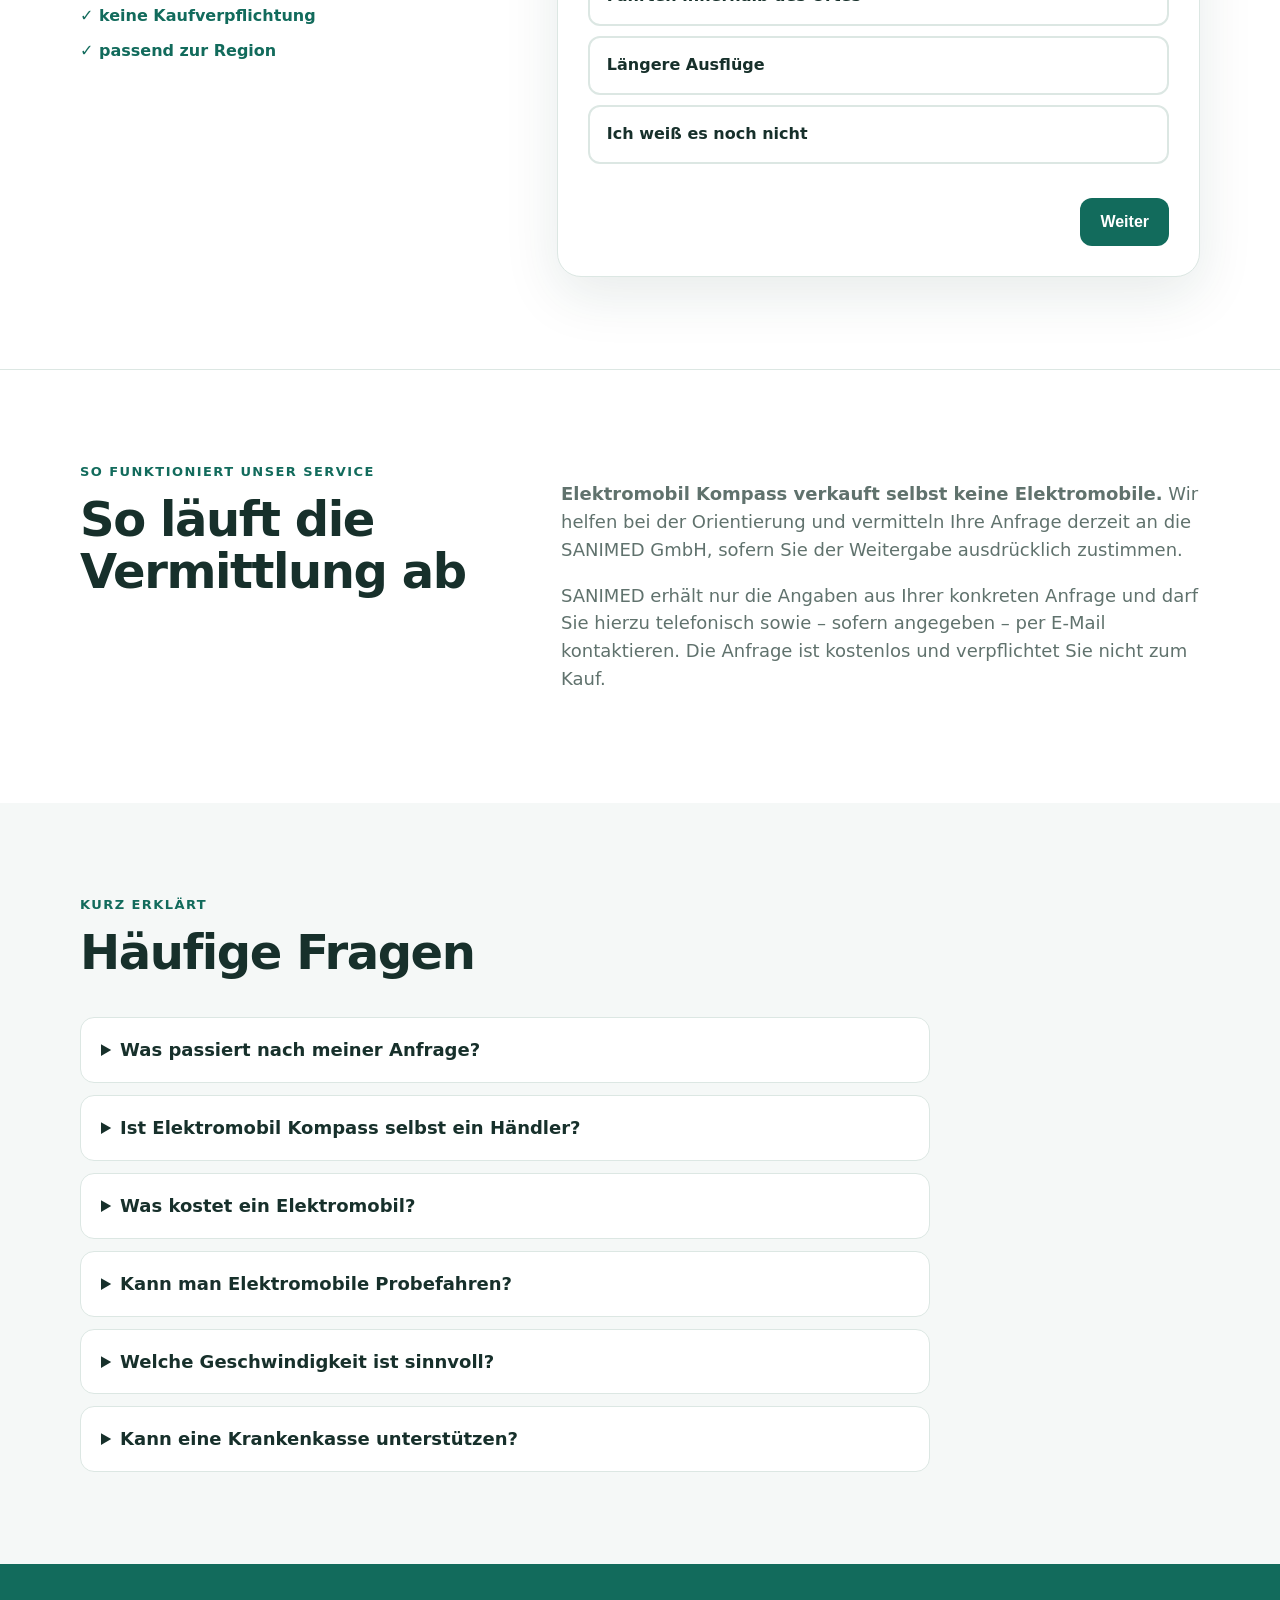
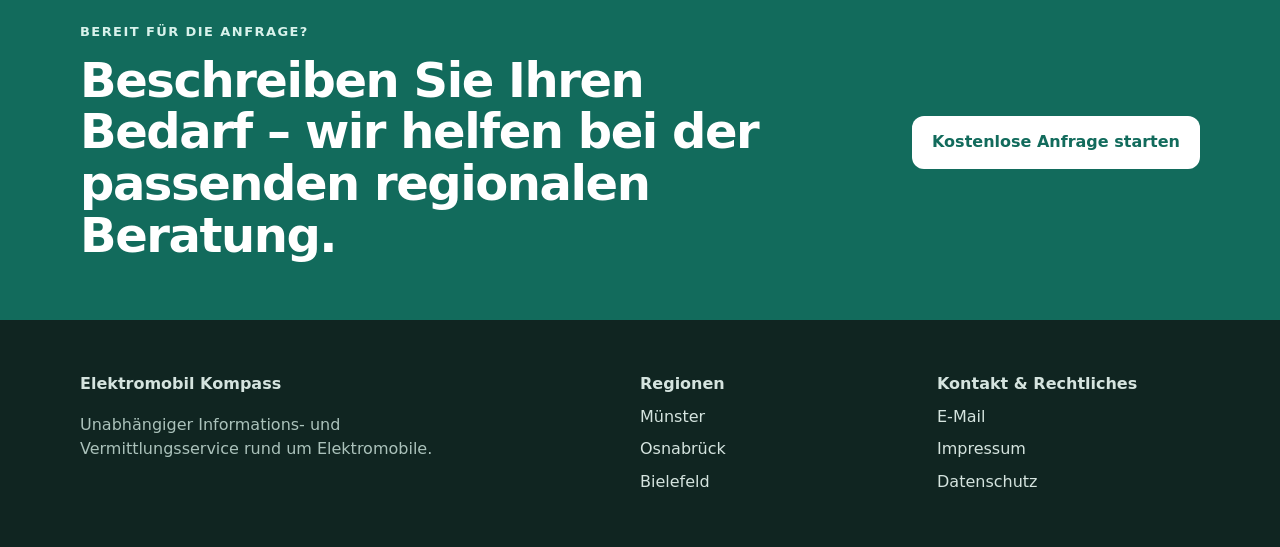
==== commit e17bdf9f: "Add files via upload" ====
--- a/index.html
+++ b/index.html
@@ -3,8 +3,13 @@
 <head>
   <meta charset="utf-8">
   <meta name="viewport" content="width=device-width, initial-scale=1">
-  <title>Elektromobil Kompass | Elektromobile regional vergleichen</title>
-  <meta name="description" content="Elektromobile vergleichen und unverbindlich Beratung in Münster, Osnabrück, Bielefeld und Umgebung anfragen. Elektromobil Kompass hilft bei der Orientierung.">
+  <title>Elektromobil Kompass | Elektromobil-Beratung regional anfragen</title>
+  <meta name="description" content="Elektromobil-Beratung in Münster, Osnabrück, Bielefeld und Umgebung: Bedarf angeben, Orientierung erhalten und unverbindlich einen passenden Fachanbieter anfragen.">
+  <link rel="canonical" href="https://elektromobil-kompass.de/">
+  <meta property="og:title" content="Elektromobil Kompass – regional zur passenden Beratung">
+  <meta property="og:description" content="Kostenlos und unverbindlich: Elektromobil-Anforderungen angeben und eine passende regionale Beratung anfragen.">
+  <meta property="og:image" content="https://elektromobil-kompass.de/elektromobil-kompass-hero.png">
+  <link rel="icon" href="favicon.svg" type="image/svg+xml">
   <link rel="stylesheet" href="style.css">
 </head>
 <body>
@@ -27,14 +32,14 @@
   <section class="hero">
     <div class="wrap hero-grid">
       <div>
-        <div class="eyebrow">Ihr regionaler Elektromobil-Kompass</div>
-        <h1>Das passende Elektromobil finden – einfach & regional</h1>
-        <p class="lead">Orientierung bei Reichweite, Geschwindigkeit und Komfort erhalten und anschließend unverbindlich Kontakt zu einem passenden Fachanbieter aus Ihrer Region anfragen.</p>
+        <div class="eyebrow">Elektromobil-Beratung einfach anfragen</div>
+        <h1>Das passende Elektromobil finden – einfach, unverbindlich & regional</h1>
+        <p class="lead">Beantworten Sie wenige Fragen zu Nutzung, Reichweite und Geschwindigkeit. Elektromobil Kompass hilft bei der Orientierung. Wenn Sie im Formular ausdrücklich einwilligen, übermitteln wir Ihre Anfrage an die SANIMED GmbH, damit SANIMED Sie zu Ihrer konkreten Elektromobil-Anfrage beraten und kontaktieren kann.</p>
         <div class="trust-row">
           <span>✓ Kostenlos</span><span>✓ Unverbindlich</span><span>✓ Regional</span>
         </div>
-        <a class="btn btn-large" href="#anfrage">Jetzt passende Modelle finden</a>
-        <p class="micro">Für Münster, Osnabrück, Bielefeld und Umgebung.</p>
+        <a class="btn btn-large" href="#anfrage">Kostenlose Anfrage starten</a>
+        <p class="micro">Schwerpunktregionen: Münster, Osnabrück und Bielefeld – weitere Regionen auf Anfrage.</p>
       </div>
       <div class="hero-card" aria-label="Elektromobil im Alltag">
         <img class="hero-photo" src="elektromobil-kompass-hero.png" alt="Person unterwegs mit einem modernen vierrädrigen Elektromobil">
@@ -48,9 +53,9 @@
 
   <section class="proof">
     <div class="wrap stats">
-      <div><strong>3</strong><span>Schwerpunktregionen</span></div>
-      <div><strong>6–15</strong><span>km/h typische Klassen</span></div>
-      <div><strong>100%</strong><span>unverbindliche Anfrage</span></div>
+      <div><strong>Kostenlos</strong><span>Anfrage ohne Gebühren</span></div>
+      <div><strong>Regional</strong><span>Münster · Osnabrück · Bielefeld</span></div>
+      <div><strong>Unverbindlich</strong><span>keine Kaufverpflichtung</span></div>
     </div>
   </section>
 
@@ -74,8 +79,8 @@
     <div class="wrap">
       <div class="section-head">
         <div class="eyebrow">Vor Ort</div>
-        <h2>Elektromobil-Beratung in Ihrer Region</h2>
-        <p>Unser Schwerpunkt liegt auf dem Raum Münster, Osnabrück und Bielefeld.</p>
+        <h2>Unsere aktuellen Schwerpunktregionen</h2>
+        <p>Wir konzentrieren uns zunächst auf Münster, Osnabrück und Bielefeld samt Umland. Anfragen aus anderen Regionen sind ebenfalls möglich.</p>
       </div>
       <div class="cards three">
         <article class="region-card">
@@ -101,8 +106,8 @@
     <div class="wrap funnel-wrap">
       <div class="funnel-copy">
         <div class="eyebrow">Kostenlose Anfrage</div>
-        <h2>In wenigen Schritten zu passenden Angeboten</h2>
-        <p>Beantworten Sie kurze Fragen. So können Anbieter besser einschätzen, welche Elektromobile zu Ihren Anforderungen passen.</p>
+        <h2>In wenigen Schritten zur passenden Beratung</h2>
+        <p>Beantworten Sie einige kurze Fragen zu Ihren Anforderungen. Anschließend übermitteln wir Ihre Anfrage – nur mit Ihrer ausdrücklichen Einwilligung – an die SANIMED GmbH als derzeit vorgesehenen Fachanbieter.</p>
         <div class="mini-benefits">
           <span>✓ ca. 2 Minuten</span>
           <span>✓ keine Kaufverpflichtung</span>
@@ -111,7 +116,10 @@
       </div>
 
       <form id="leadForm" class="funnel" action="https://submit-form.com/qqPfCL94t" method="post">
-        <div class="service-note"><strong>So funktioniert Elektromobil Kompass:</strong> Elektromobil Kompass ist ein unabhängiger Informations- und Vermittlungsservice und kein Elektromobil-Händler. Wenn Sie ausdrücklich einwilligen, kann Ihre Anfrage an einen von Elektromobil Kompass ausgewählten geeigneten Fachanbieter weitergegeben werden, damit dieser Sie zu Ihrer konkreten Anfrage kontaktieren kann.</div>
+        <input type="hidden" name="quelle" value="elektromobil-kompass.de">
+        <input type="hidden" name="einwilligung_version" value="2026-09-12-v4-sanimed">
+        <input type="hidden" id="einwilligung_zeitpunkt" name="einwilligung_zeitpunkt" value="">
+        <div class="service-note"><strong>So funktioniert es:</strong> Elektromobil Kompass ist selbst kein Händler. Sie beschreiben Ihren Bedarf. Wenn Sie am Ende ausdrücklich einwilligen, übermitteln wir Ihre Anfrage an die <strong>SANIMED GmbH, Gildestr. 68, 49479 Ibbenbüren</strong>. SANIMED darf Sie anschließend ausschließlich zu dieser konkreten Elektromobil-Anfrage kontaktieren.</div>
         <div class="progress"><div id="progressBar"></div></div>
         <div class="step-label">Schritt <span id="stepNow">1</span> von <span id="stepTotal">7</span></div>
 
@@ -168,21 +176,29 @@
         </fieldset>
 
         <fieldset class="step">
-          <legend>Wohin dürfen wir Ihre Anfrage vermitteln?</legend>
+          <legend>Wie dürfen wir Sie erreichen?</legend>
           <div class="grid2">
             <div><label for="vorname">Vorname</label><input class="text-input" id="vorname" name="vorname" autocomplete="given-name" required></div>
             <div><label for="nachname">Nachname</label><input class="text-input" id="nachname" name="nachname" autocomplete="family-name" required></div>
           </div>
           <label for="telefon">Telefonnummer</label>
           <input class="text-input" id="telefon" name="telefon" type="tel" autocomplete="tel" required>
+          <p class="field-hint">Die Telefonnummer wird für die Kontaktaufnahme zu Ihrer konkreten Anfrage benötigt.</p>
+          <label for="erreichbarkeit">Wann können wir Sie am besten erreichen?</label>
+          <select class="text-input" id="erreichbarkeit" name="erreichbarkeit" required>
+            <option value="">Bitte auswählen</option>
+            <option value="Vormittags">Vormittags</option>
+            <option value="Nachmittags">Nachmittags</option>
+          </select>
+          <p class="field-hint">Die Auswahl ist ein Wunschzeitraum und keine feste Terminvereinbarung.</p>
           <label for="email">E-Mail (optional)</label>
           <input class="text-input" id="email" name="email" type="email" autocomplete="email">
 
           <label class="consent">
-            <input type="checkbox" name="kontakt_einwilligung" required>
-            <span>Ich willige ein, dass Elektromobil Kompass meine Angaben zur Bearbeitung meiner Anfrage verarbeitet. Die Übermittlung erfolgt technisch über Formspark. Im betrieb erfolgt keine automatische Weitergabe an einen Fachanbieter. Weitere Informationen finde ich in der <a href="datenschutz.html" target="_blank" rel="noopener">Datenschutzerklärung</a>.</span>
+            <input type="checkbox" name="kontakt_einwilligung" value="erteilt" required>
+            <span>Ich willige ausdrücklich ein, dass <strong>Elektromobil Kompass</strong> meine im Formular angegebenen Kontaktdaten und Anfrageinformationen zur Bearbeitung meiner Elektromobil-Anfrage verarbeitet und an die <strong>SANIMED GmbH, Gildestr. 68, 49479 Ibbenbüren</strong> übermittelt. Ich willige außerdem ein, dass SANIMED mich zu dieser konkreten Anfrage telefonisch und – sofern ich eine E-Mail-Adresse angegeben habe – per E-Mail kontaktieren darf. Die Einwilligung ist freiwillig und kann jederzeit mit Wirkung für die Zukunft widerrufen werden. Weitere Informationen finde ich in der <a href="datenschutz.html" target="_blank" rel="noopener">Datenschutzerklärung</a>.</span>
           </label>
-          <p class="legal-note">betrieb: Ihre Anfrage wird zunächst ausschließlich von Elektromobil Kompass bearbeitet und nicht automatisch an einen Fachanbieter weitergegeben.</p>
+          <p class="legal-note"><strong>Transparenz:</strong> Empfänger der vermittelten Anfrage ist derzeit ausschließlich die SANIMED GmbH. Eine Weitergabe an andere Fachanbieter ist von dieser Einwilligung nicht umfasst.</p>
         </fieldset>
 
         <div class="funnel-actions">
@@ -190,7 +206,7 @@
           <button type="button" class="btn" id="nextBtn">Weiter</button>
           <button type="submit" class="btn" id="submitBtn">Unverbindliche Anfrage senden</button>
         </div>
-        <div id="formMessage" class="form-message" hidden></div>
+        <div id="formMessage" class="form-message" role="status" aria-live="polite" hidden></div>
       </form>
     </div>
   </section>
@@ -199,11 +215,11 @@
   <div class="wrap about-grid">
     <div>
       <div class="eyebrow">So funktioniert unser Service</div>
-      <h2>Orientierung statt Verkaufsdruck</h2>
+      <h2>So läuft die Vermittlung ab</h2>
     </div>
     <div class="about-text">
-      <p><strong>Elektromobil Kompass verkauft selbst keine Elektromobile.</strong> Wir helfen Interessenten, ihre Anforderungen einzuordnen und eine passende regionale Beratung anzufragen.</p>
-      <p>Eine Weitergabe Ihrer Anfrage erfolgt nur auf Grundlage der im Anfrageformular beschriebenen Einwilligung. Die Anfrage ist kostenlos und verpflichtet nicht zum Kauf.</p>
+      <p><strong>Elektromobil Kompass verkauft selbst keine Elektromobile.</strong> Wir helfen bei der Orientierung und vermitteln Ihre Anfrage derzeit an die SANIMED GmbH, sofern Sie der Weitergabe ausdrücklich zustimmen.</p>
+      <p>SANIMED erhält nur die Angaben aus Ihrer konkreten Anfrage und darf Sie hierzu telefonisch sowie – sofern angegeben – per E-Mail kontaktieren. Die Anfrage ist kostenlos und verpflichtet Sie nicht zum Kauf.</p>
     </div>
   </div>
 </section>
@@ -215,6 +231,8 @@
         <h2>Häufige Fragen</h2>
       </div>
       <div class="faq">
+        <details><summary>Was passiert nach meiner Anfrage?</summary><p>Wenn Sie im Formular ausdrücklich einwilligen, wird Ihre Anfrage an die SANIMED GmbH übermittelt. SANIMED kann Sie anschließend zu Ihrer konkreten Elektromobil-Anfrage kontaktieren. Eine Weitergabe an andere Fachanbieter ist von dieser Einwilligung nicht umfasst.</p></details>
+        <details><summary>Ist Elektromobil Kompass selbst ein Händler?</summary><p>Nein. Elektromobil Kompass ist ein Informations- und Vermittlungsservice und verkauft selbst keine Elektromobile.</p></details>
         <details><summary>Was kostet ein Elektromobil?</summary><p>Der Preis hängt stark von Größe, Ausstattung, Reichweite und Geschwindigkeit ab. Deshalb ist ein Vergleich sinnvoll, bevor Sie sich auf ein bestimmtes Modell festlegen.</p></details>
         <details><summary>Kann man Elektromobile Probefahren?</summary><p>Viele Fachanbieter ermöglichen Probefahrten oder Vorführungen. Geben Sie diesen Wunsch am besten direkt bei Ihrer Anfrage an.</p></details>
         <details><summary>Welche Geschwindigkeit ist sinnvoll?</summary><p>Das hängt vor allem von Ihren üblichen Wegen und Ihrem Sicherheitsgefühl ab. Für den Einstieg ist es sinnvoll, nicht nur auf Geschwindigkeit, sondern auch auf Wendigkeit, Bremsverhalten und Komfort zu achten.</p></details>
@@ -225,7 +243,7 @@
 
   <section class="cta">
     <div class="wrap cta-inner">
-      <div><div class="eyebrow light">Bereit für den Vergleich?</div><h2>Finden Sie heraus, welches Elektromobil zu Ihnen passt.</h2></div>
+      <div><div class="eyebrow light">Bereit für die Anfrage?</div><h2>Beschreiben Sie Ihren Bedarf – wir helfen bei der passenden regionalen Beratung.</h2></div>
       <a class="btn btn-white" href="#anfrage">Kostenlose Anfrage starten</a>
     </div>
   </section>
@@ -234,8 +252,8 @@
 <footer>
   <div class="wrap footer-grid">
     <div><strong>Elektromobil Kompass</strong><p>Unabhängiger Informations- und Vermittlungsservice rund um Elektromobile.</p></div>
-    <div><strong>Regionen</strong><a href="#regionen">Münster</a><a href="#regionen">Osnabrück</a><a href="#regionen">Bielefeld</a></div>
-    <div><strong>Rechtliches</strong><a href="impressum.html">Impressum</a><a href="datenschutz.html">Datenschutz</a></div>
+    <div><strong>Regionen</strong><a href="muenster.html">Münster</a><a href="osnabrueck.html">Osnabrück</a><a href="bielefeld.html">Bielefeld</a></div>
+    <div><strong>Kontakt & Rechtliches</strong><a href="mailto:info@elektromobil-kompass.de">E-Mail</a><a href="impressum.html">Impressum</a><a href="datenschutz.html">Datenschutz</a></div>
   </div>
 </footer>
 <script src="script.js"></script>
--- a/style.css
+++ b/style.css
@@ -39,3 +39,33 @@
 .legal-warning{padding:16px 18px;background:#fff7e7;border:1px solid #ead7ad;border-radius:12px;margin:24px 0}
 .region-hero{padding-top:70px}
 @media(max-width:900px){.about-grid{grid-template-columns:1fr;gap:12px}}
+
+/* Live-V2: mobile, accessibility and conversion refinements */
+.field-hint{margin:-10px 0 16px;color:var(--muted);font-size:13px}
+.choice input:focus-visible+span,.btn:focus-visible,.text-input:focus-visible,a:focus-visible{outline:3px solid #f2b84b;outline-offset:3px}
+.form-message{font-size:16px;line-height:1.55}
+.form-message a{font-weight:800;color:var(--brand)}
+@media(max-width:620px){
+  .nav{height:68px}
+  .brand{font-size:18px}
+  .brand-mark{width:36px;height:36px}
+  .hero{padding:42px 0 46px}
+  h1{font-size:38px;line-height:1.05}
+  .lead{font-size:18px;line-height:1.55}
+  .trust-row{gap:10px 16px;margin:20px 0}
+  .btn-large{width:100%;padding:15px 18px}
+  .hero-photo{height:235px}
+  .hero-card-content{padding:20px}
+  .hero-card-content strong{font-size:21px}
+  .hero-card-content p{margin-bottom:0}
+  .section{padding:56px 0}
+  .section-head{margin-bottom:28px}
+  .region-card,.card{padding:22px}
+  .service-note{font-size:15px;line-height:1.5;padding:14px;margin-bottom:18px}
+  .funnel{padding:20px 16px}
+  .step legend{font-size:25px}
+  .choice span{padding:16px 14px;font-size:17px}
+  .text-input{padding:15px 14px;font-size:17px}
+  .consent{font-size:14px;line-height:1.5}
+  .legal-note{font-size:12px;line-height:1.45}
+}
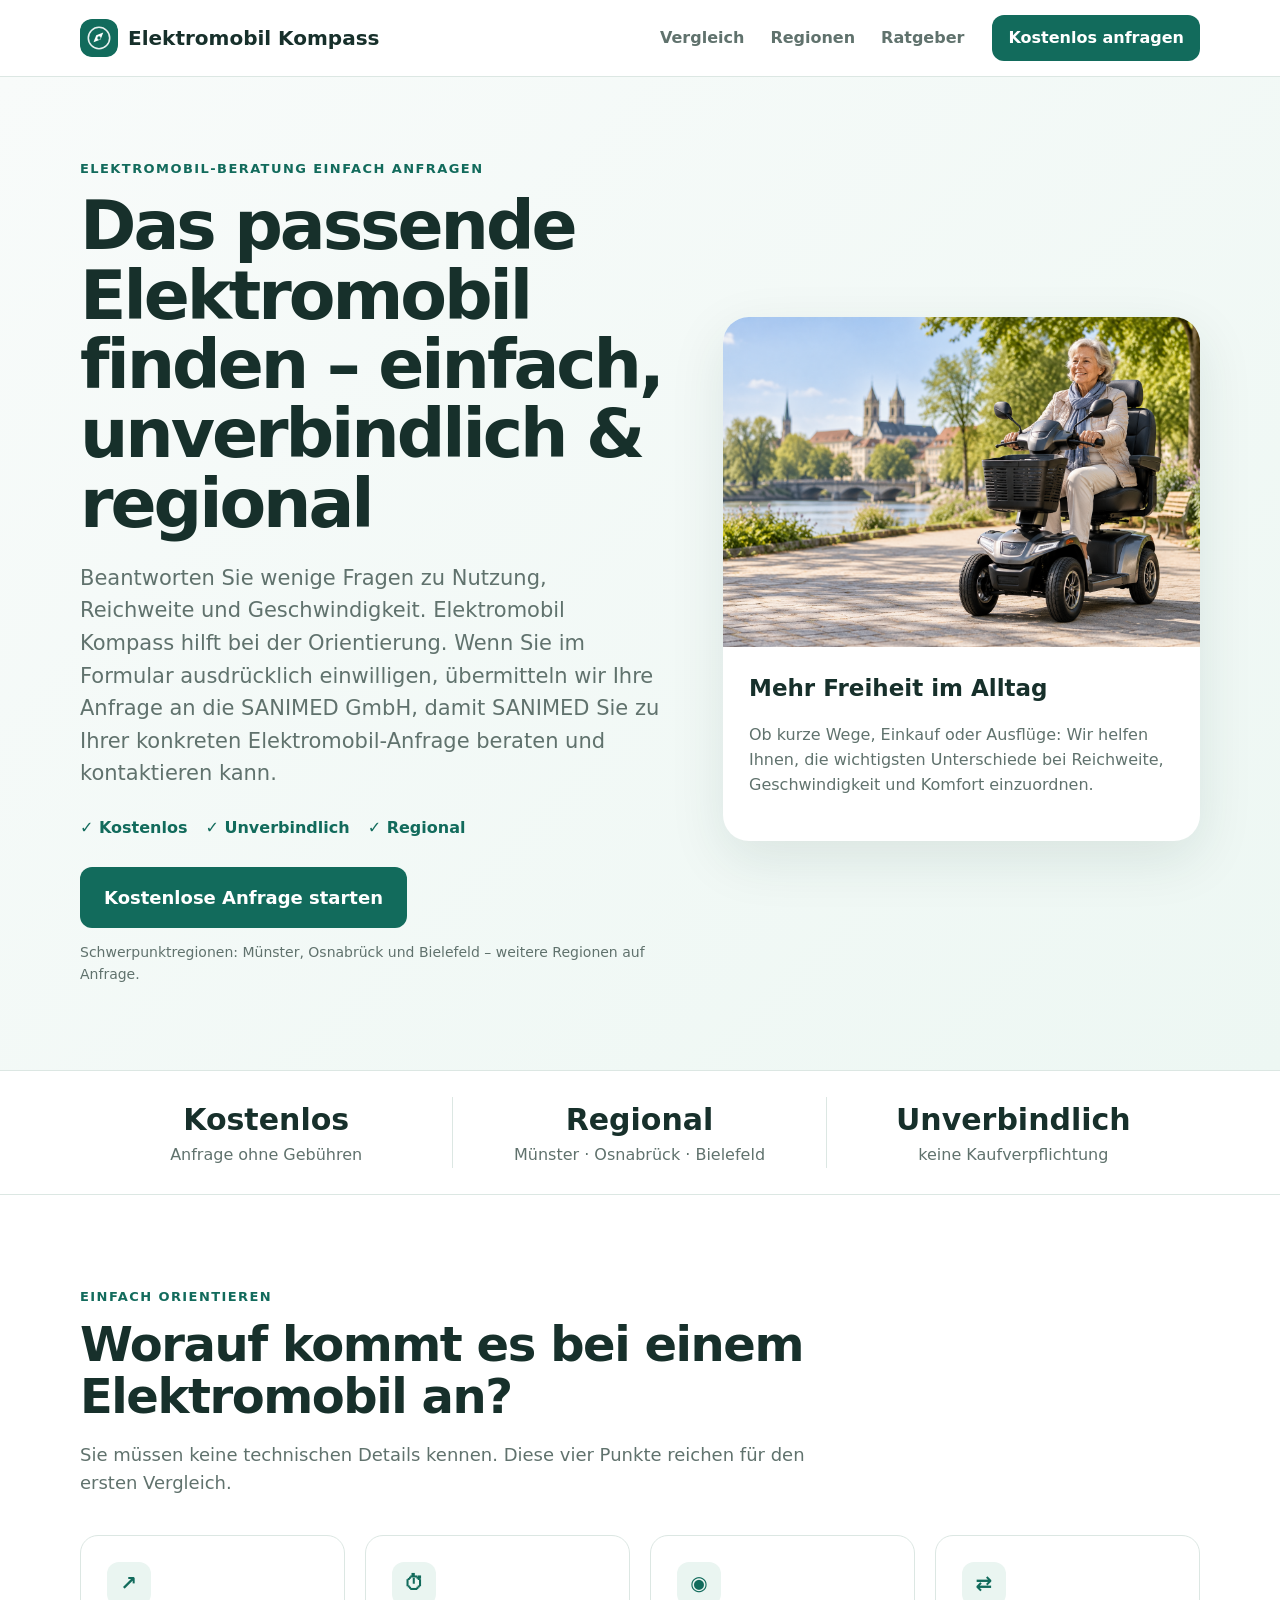
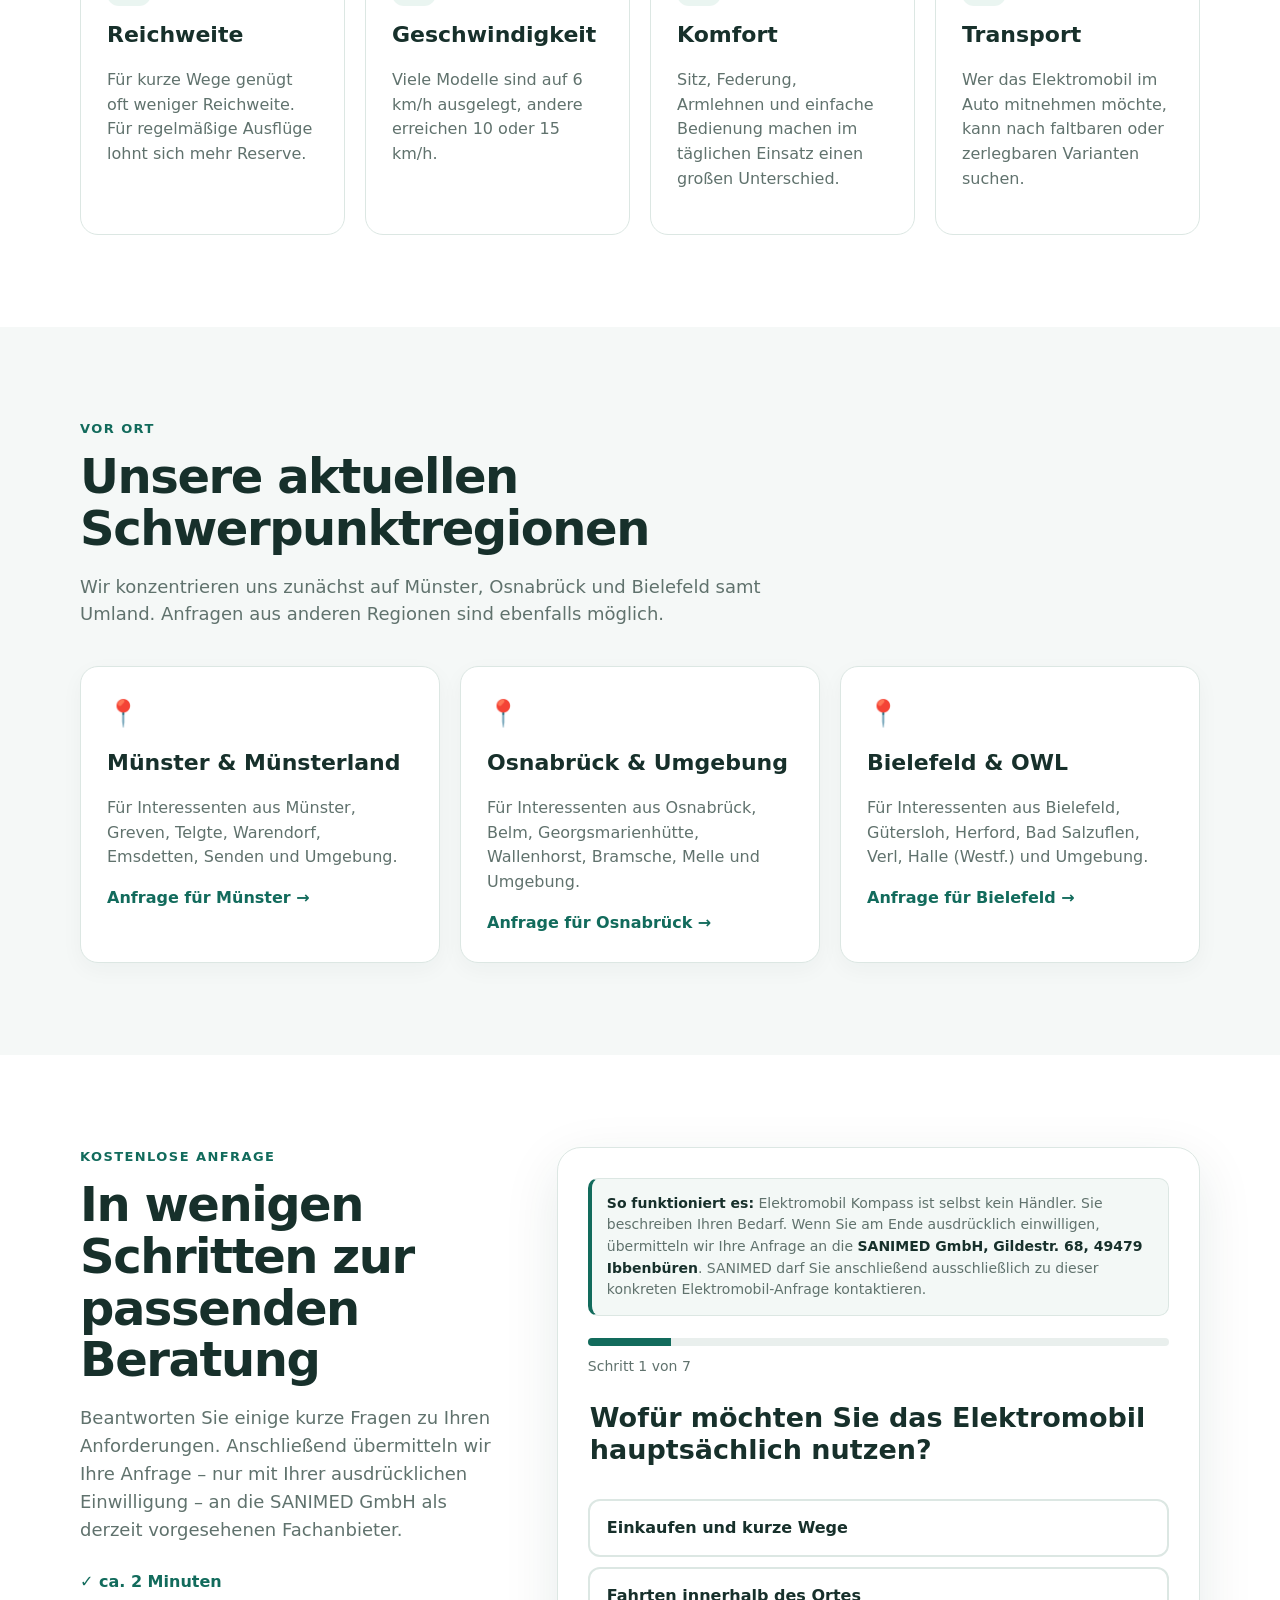
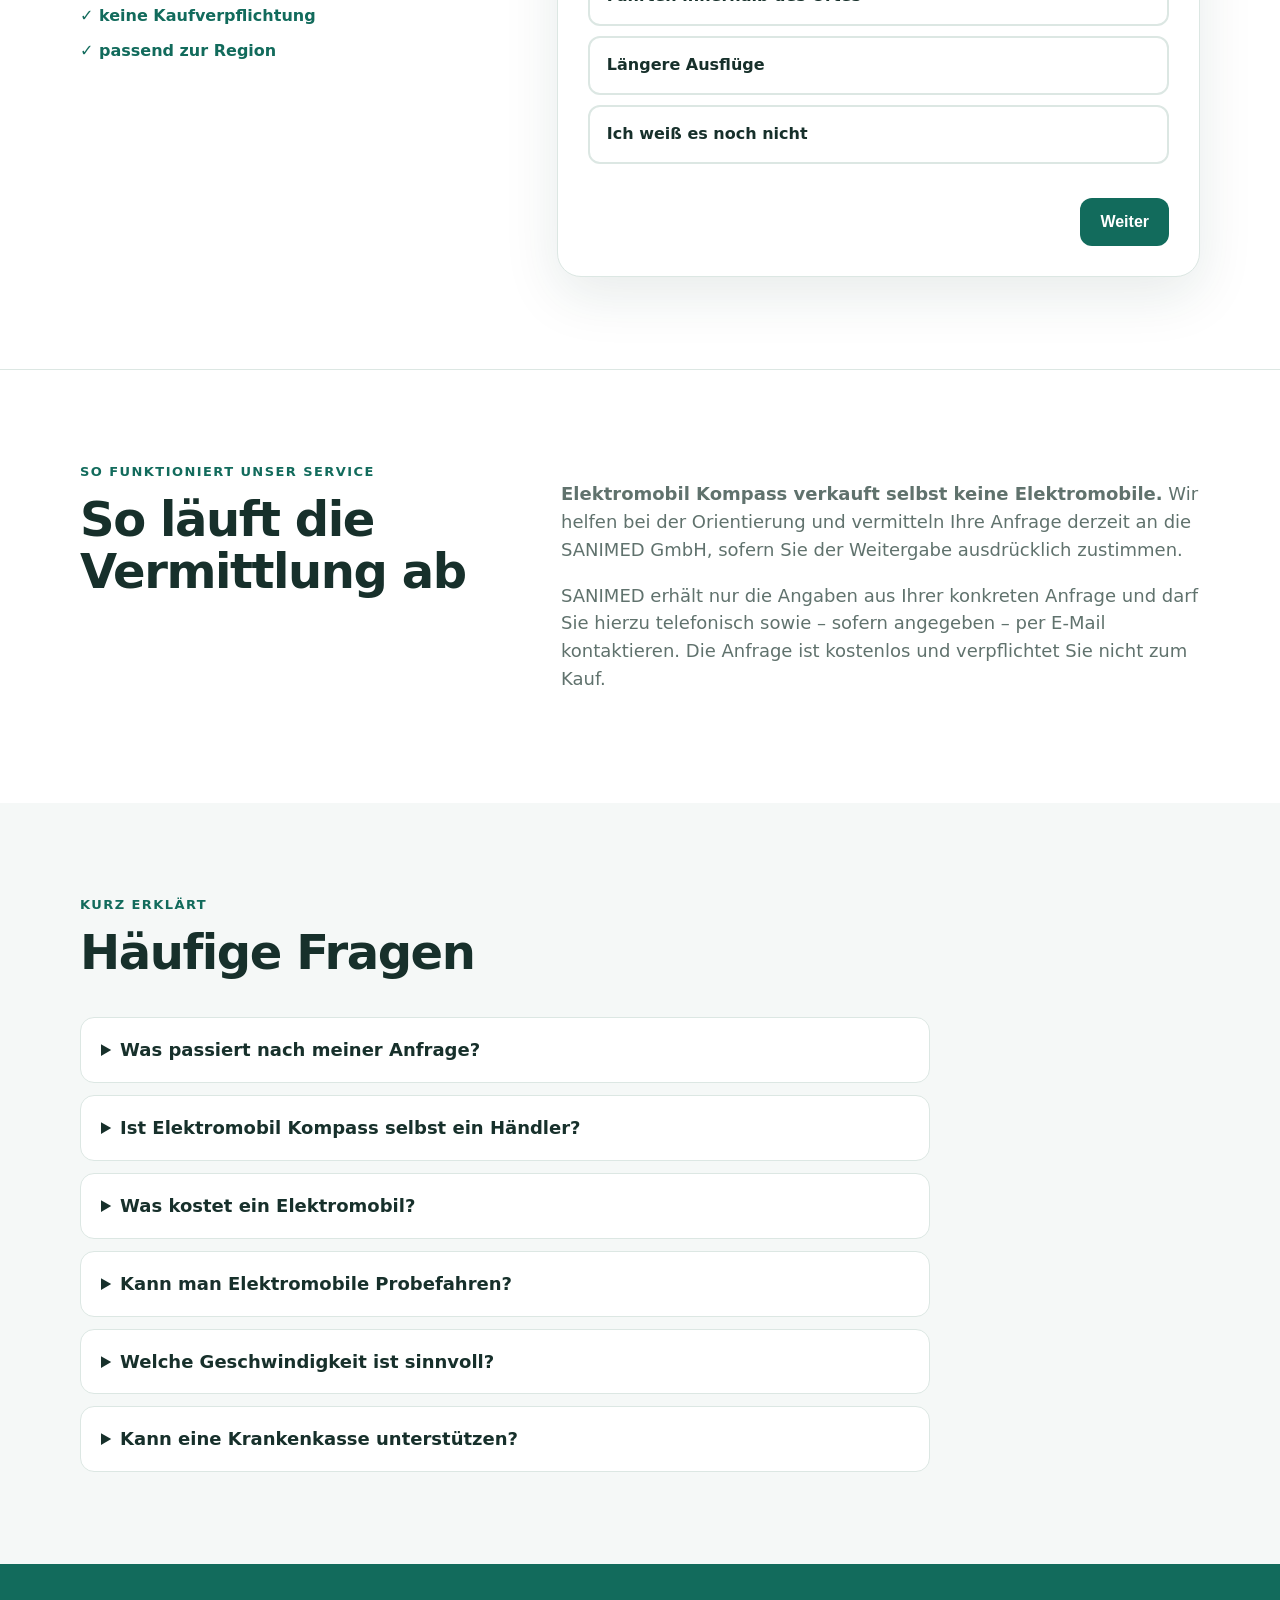
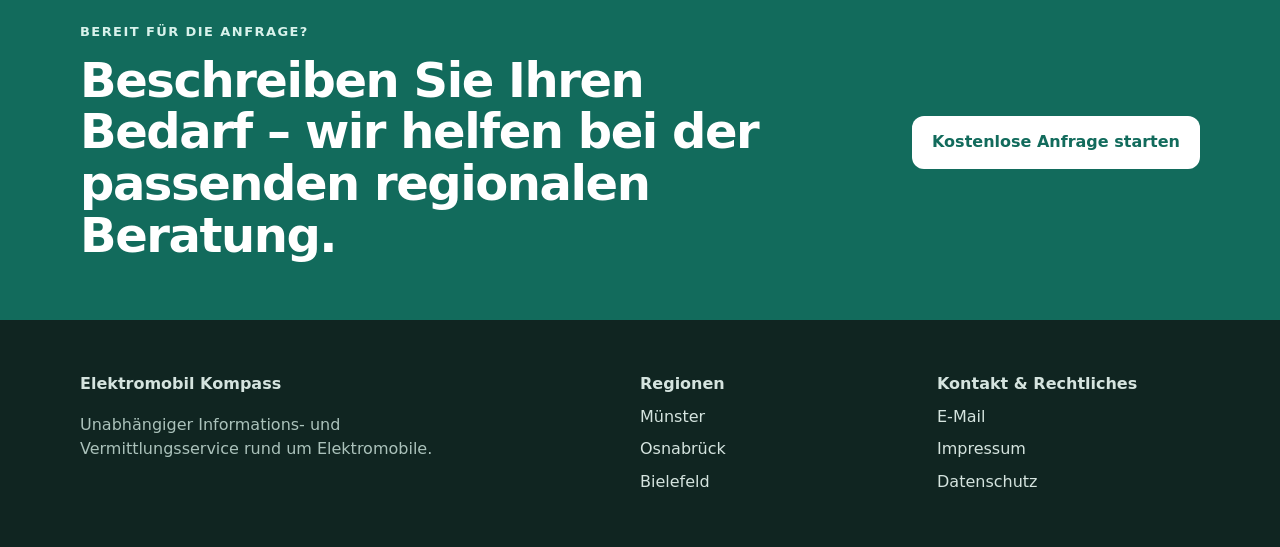
==== commit 71567726: "Add files via upload" ====
--- a/index.html
+++ b/index.html
@@ -10,13 +10,15 @@
   <meta property="og:description" content="Kostenlos und unverbindlich: Elektromobil-Anforderungen angeben und eine passende regionale Beratung anfragen.">
   <meta property="og:image" content="https://elektromobil-kompass.de/elektromobil-kompass-hero.png">
   <link rel="icon" href="favicon.svg" type="image/svg+xml">
+  <link rel="icon" href="favicon-32.png" sizes="32x32" type="image/png">
+  <link rel="apple-touch-icon" href="apple-touch-icon.png">
   <link rel="stylesheet" href="style.css">
 </head>
 <body>
 <header class="topbar">
   <div class="wrap nav">
     <a class="brand" href="#start" aria-label="Elektromobil Kompass Startseite">
-      <span class="brand-mark" aria-hidden="true">EK</span>
+      <img class="brand-logo" src="logo-mark.svg" alt="" aria-hidden="true">
       <span>Elektromobil Kompass</span>
     </a>
     <nav>
--- a/style.css
+++ b/style.css
@@ -69,3 +69,7 @@
   .consent{font-size:14px;line-height:1.5}
   .legal-note{font-size:12px;line-height:1.45}
 }
+
+/* Brand logo */
+.brand-logo{width:38px;height:38px;display:block;flex:0 0 38px;border-radius:12px}
+@media(max-width:620px){.brand-logo{width:36px;height:36px;flex-basis:36px}}
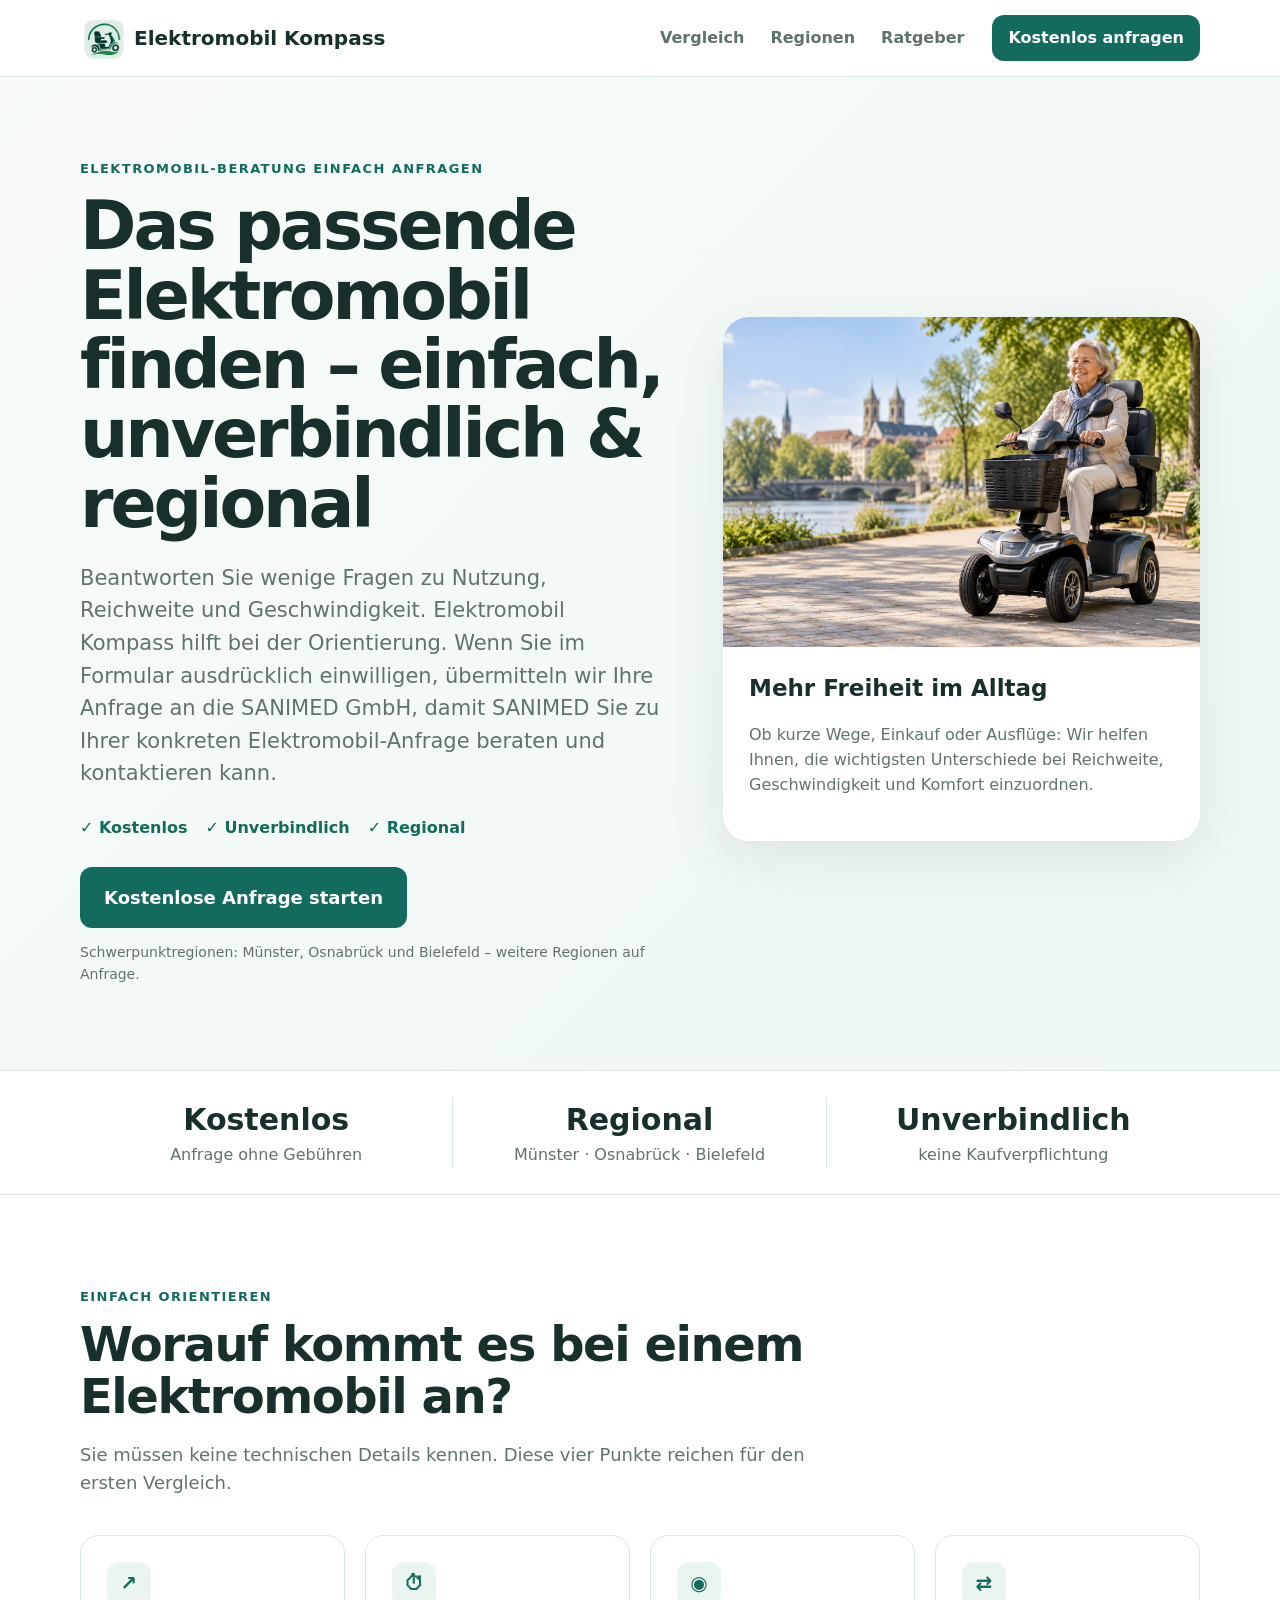
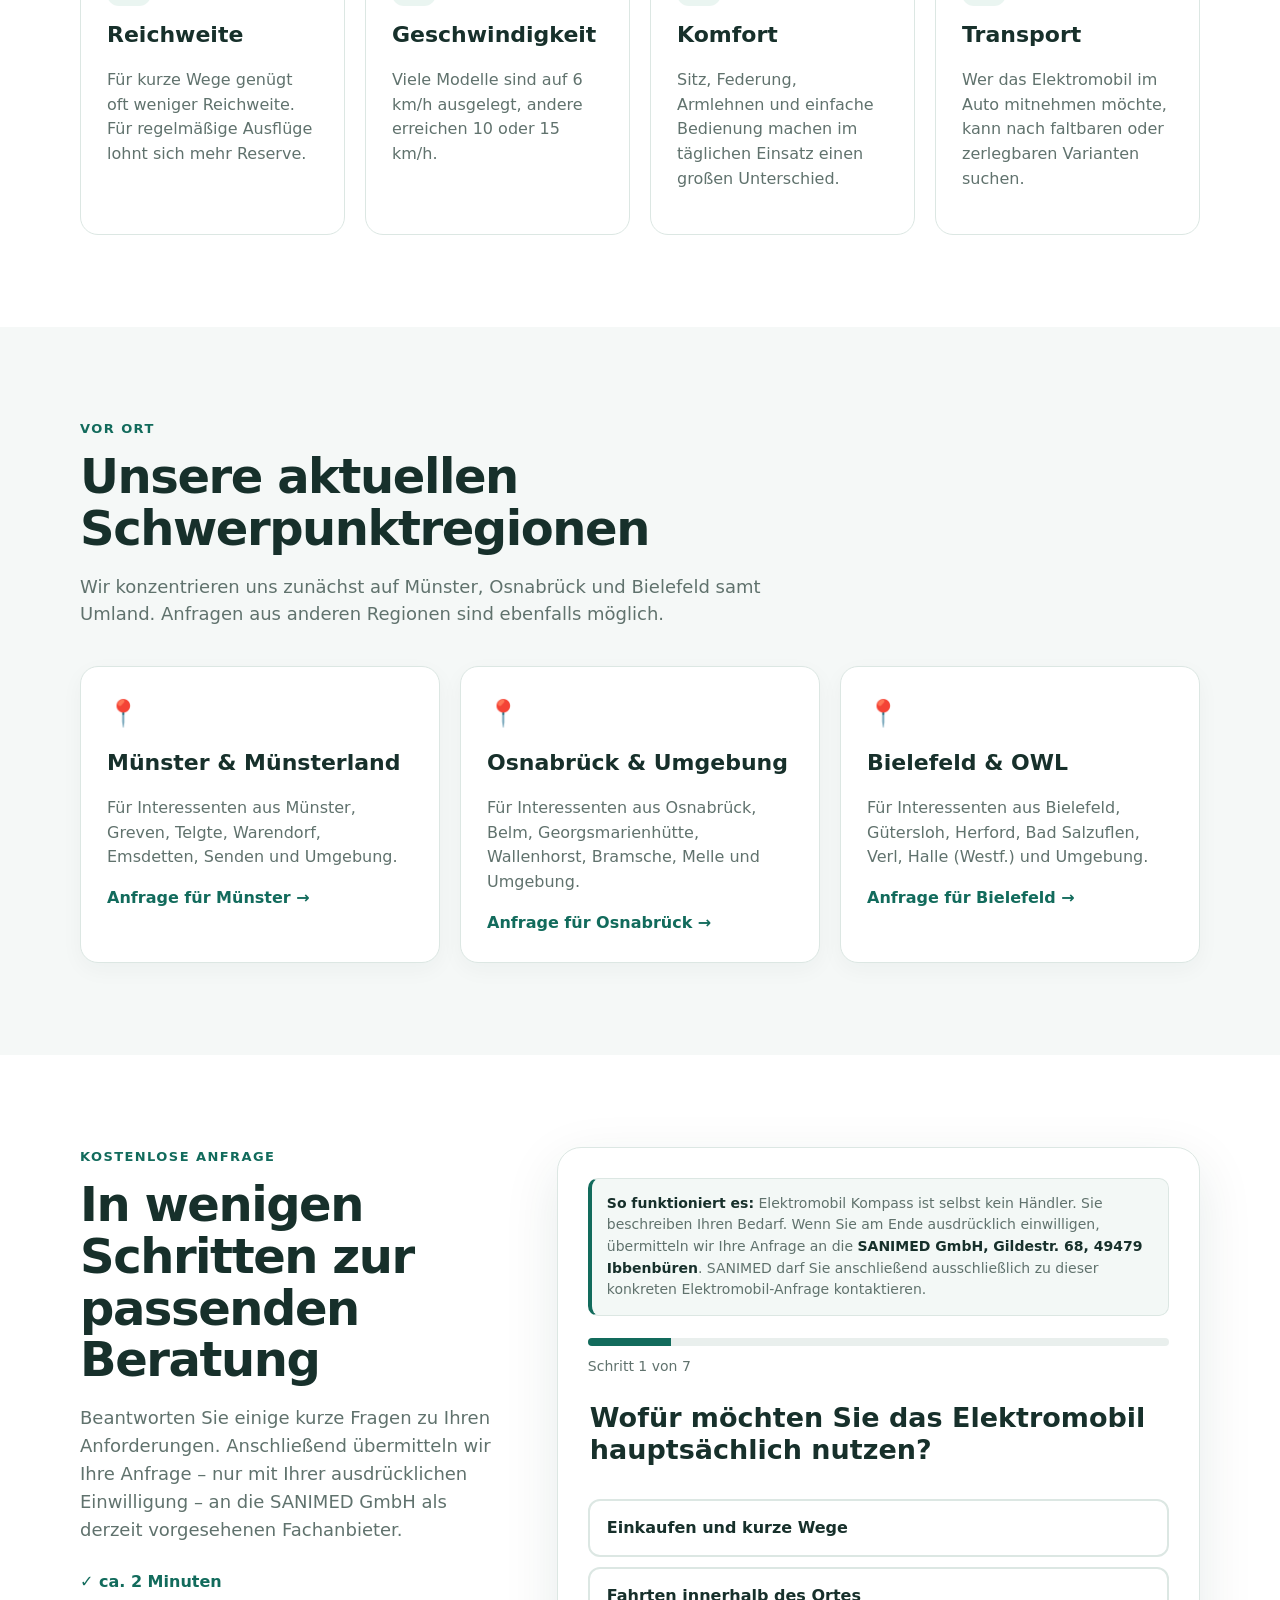
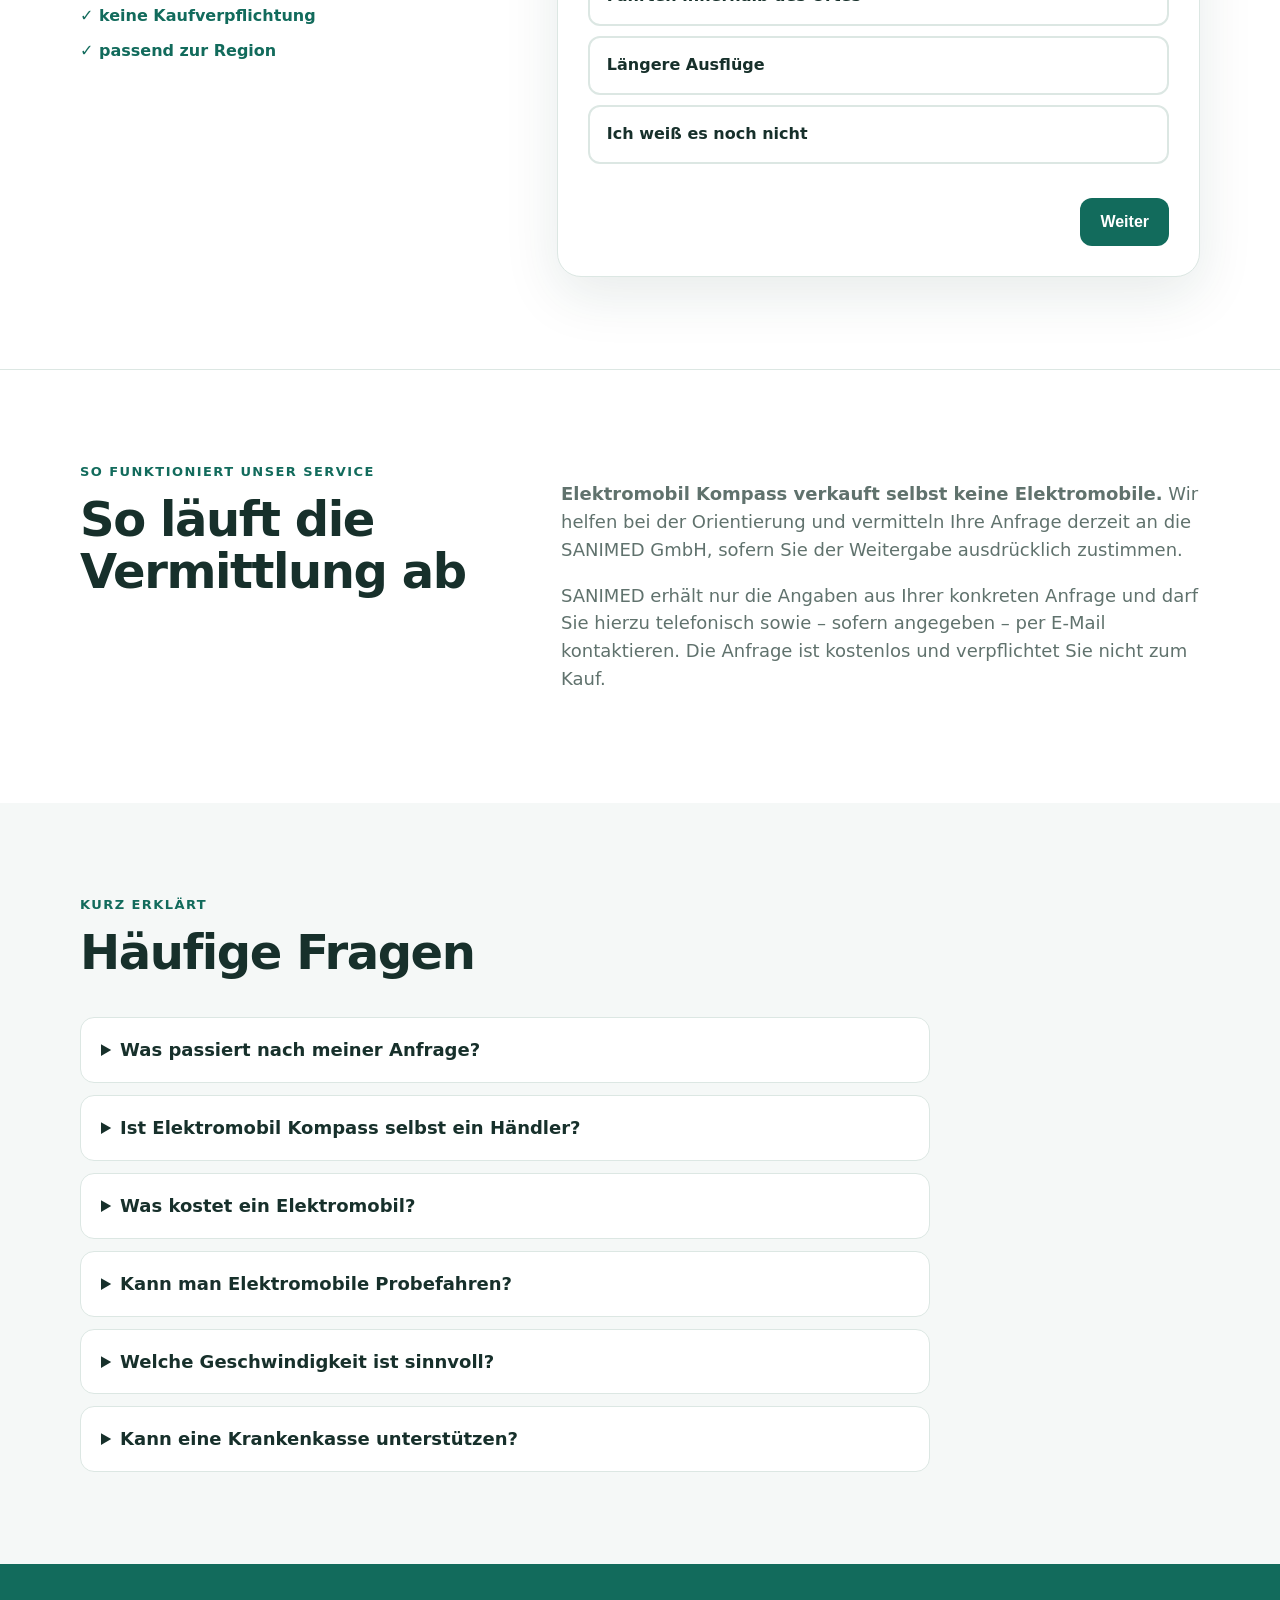
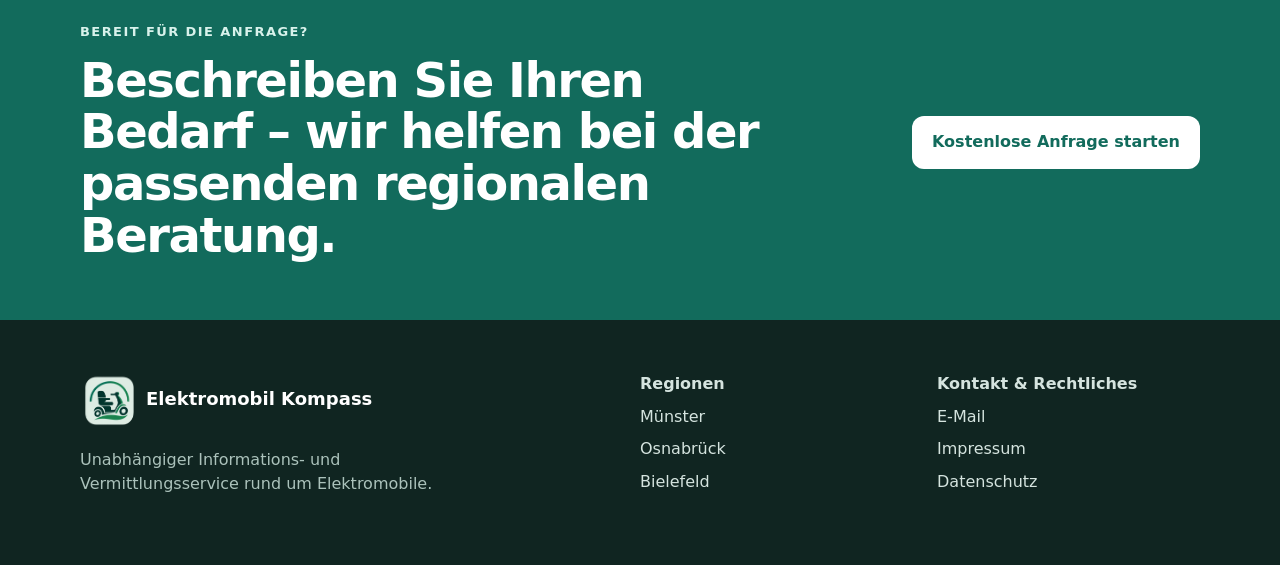
==== commit a41c5276: "Add files via upload" ====
--- a/index.html
+++ b/index.html
@@ -9,7 +9,6 @@
   <meta property="og:title" content="Elektromobil Kompass – regional zur passenden Beratung">
   <meta property="og:description" content="Kostenlos und unverbindlich: Elektromobil-Anforderungen angeben und eine passende regionale Beratung anfragen.">
   <meta property="og:image" content="https://elektromobil-kompass.de/elektromobil-kompass-hero.png">
-  <link rel="icon" href="favicon.svg" type="image/svg+xml">
   <link rel="icon" href="favicon-32.png" sizes="32x32" type="image/png">
   <link rel="apple-touch-icon" href="apple-touch-icon.png">
   <link rel="stylesheet" href="style.css">
@@ -18,7 +17,7 @@
 <header class="topbar">
   <div class="wrap nav">
     <a class="brand" href="#start" aria-label="Elektromobil Kompass Startseite">
-      <img class="brand-logo" src="logo-mark.svg" alt="" aria-hidden="true">
+      <img class="brand-logo" src="logo-elektromobil-kompass.png" alt="" aria-hidden="true">
       <span>Elektromobil Kompass</span>
     </a>
     <nav>
@@ -253,7 +252,7 @@
 
 <footer>
   <div class="wrap footer-grid">
-    <div><strong>Elektromobil Kompass</strong><p>Unabhängiger Informations- und Vermittlungsservice rund um Elektromobile.</p></div>
+    <div class="footer-brand"><a class="footer-brand-link" href="#start" aria-label="Elektromobil Kompass Startseite"><img class="footer-logo" src="logo-elektromobil-kompass.png" alt=""><strong>Elektromobil Kompass</strong></a><p>Unabhängiger Informations- und Vermittlungsservice rund um Elektromobile.</p></div>
     <div><strong>Regionen</strong><a href="muenster.html">Münster</a><a href="osnabrueck.html">Osnabrück</a><a href="bielefeld.html">Bielefeld</a></div>
     <div><strong>Kontakt & Rechtliches</strong><a href="mailto:info@elektromobil-kompass.de">E-Mail</a><a href="impressum.html">Impressum</a><a href="datenschutz.html">Datenschutz</a></div>
   </div>
--- a/style.css
+++ b/style.css
@@ -73,3 +73,14 @@
 /* Brand logo */
 .brand-logo{width:38px;height:38px;display:block;flex:0 0 38px;border-radius:12px}
 @media(max-width:620px){.brand-logo{width:36px;height:36px;flex-basis:36px}}
+
+/* V6 final brand integration */
+.brand-logo{width:44px;height:44px;object-fit:contain;border-radius:12px;flex:0 0 44px}
+.footer-brand-link{display:inline-flex!important;align-items:center;gap:12px;color:#fff!important;margin-top:0!important;font-size:18px;text-decoration:none}
+.footer-logo{width:54px;height:54px;object-fit:contain;border-radius:14px;flex:0 0 54px}
+.footer-brand p{margin-top:14px}
+.consent input{width:20px;height:20px;flex:0 0 20px;accent-color:var(--brand)}
+@media(max-width:620px){
+ .brand-logo{width:40px;height:40px;flex-basis:40px}
+ .footer-logo{width:50px;height:50px;flex-basis:50px}
+}
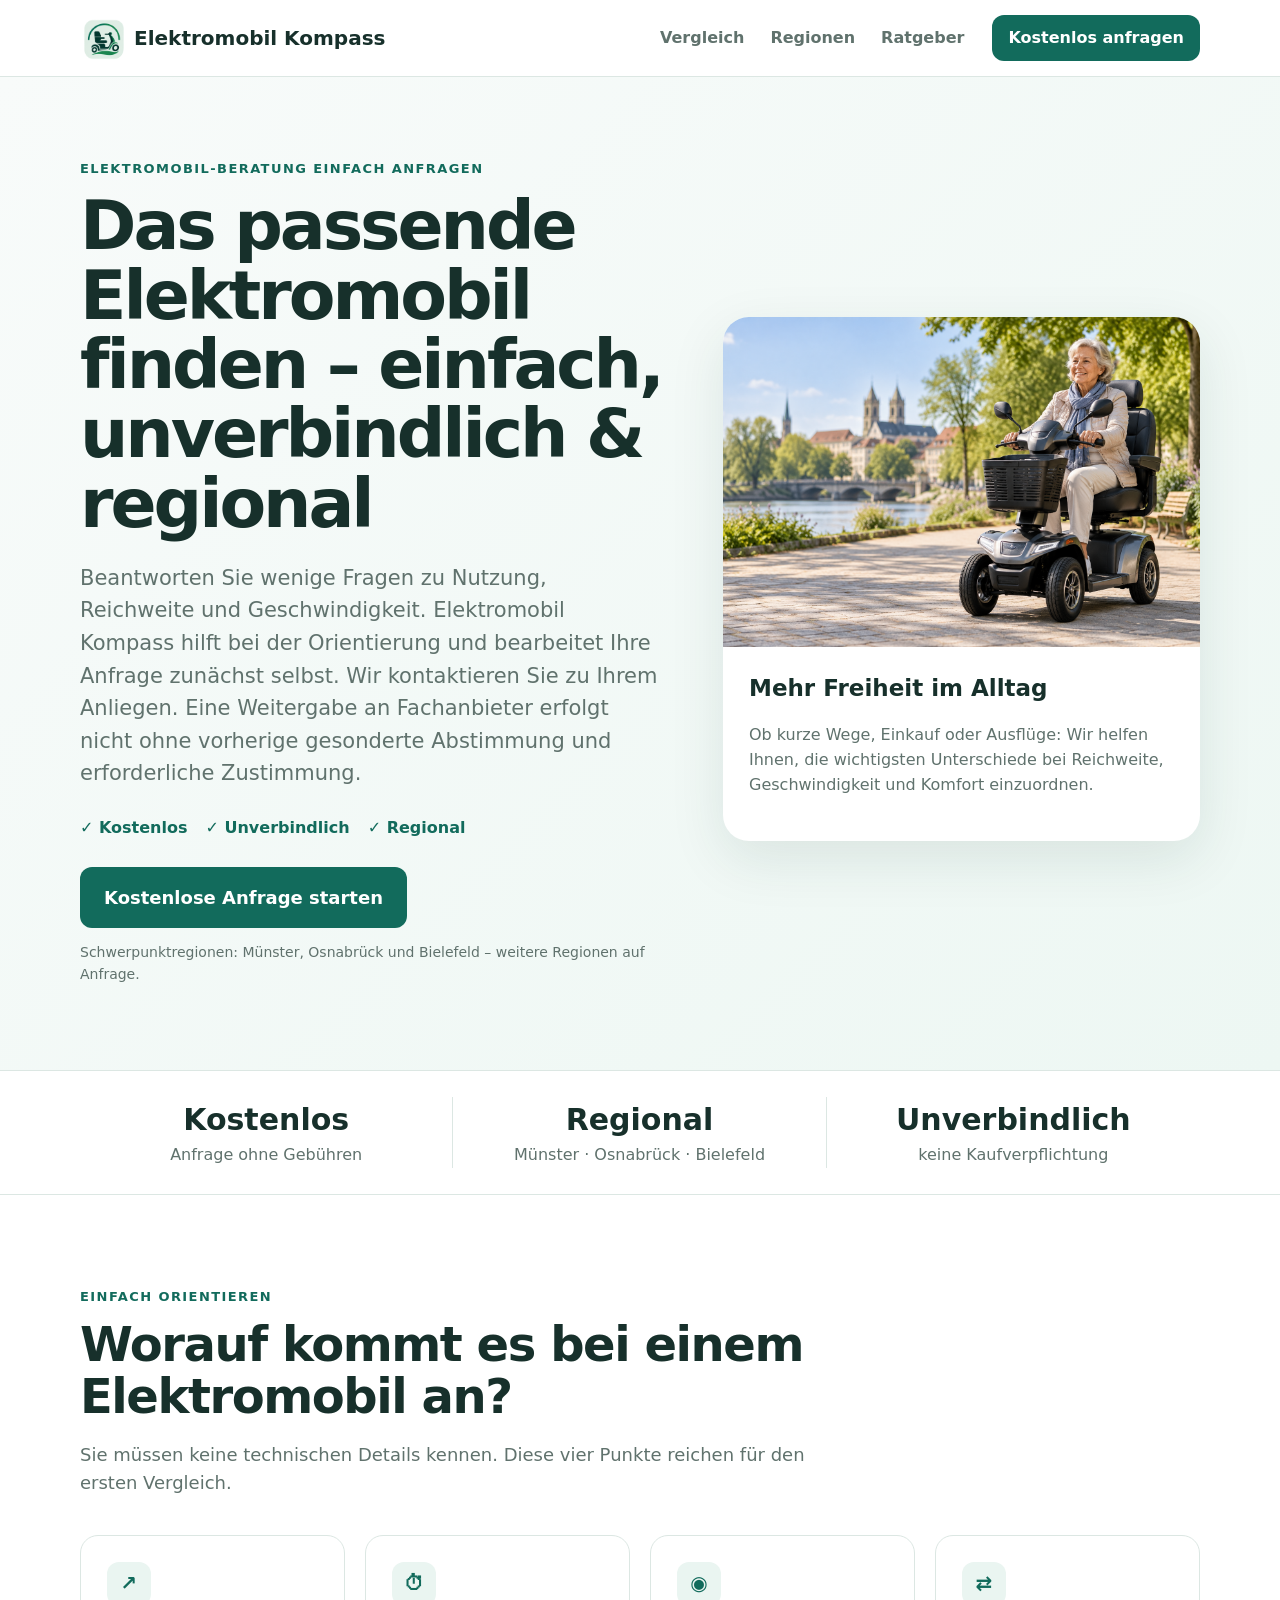
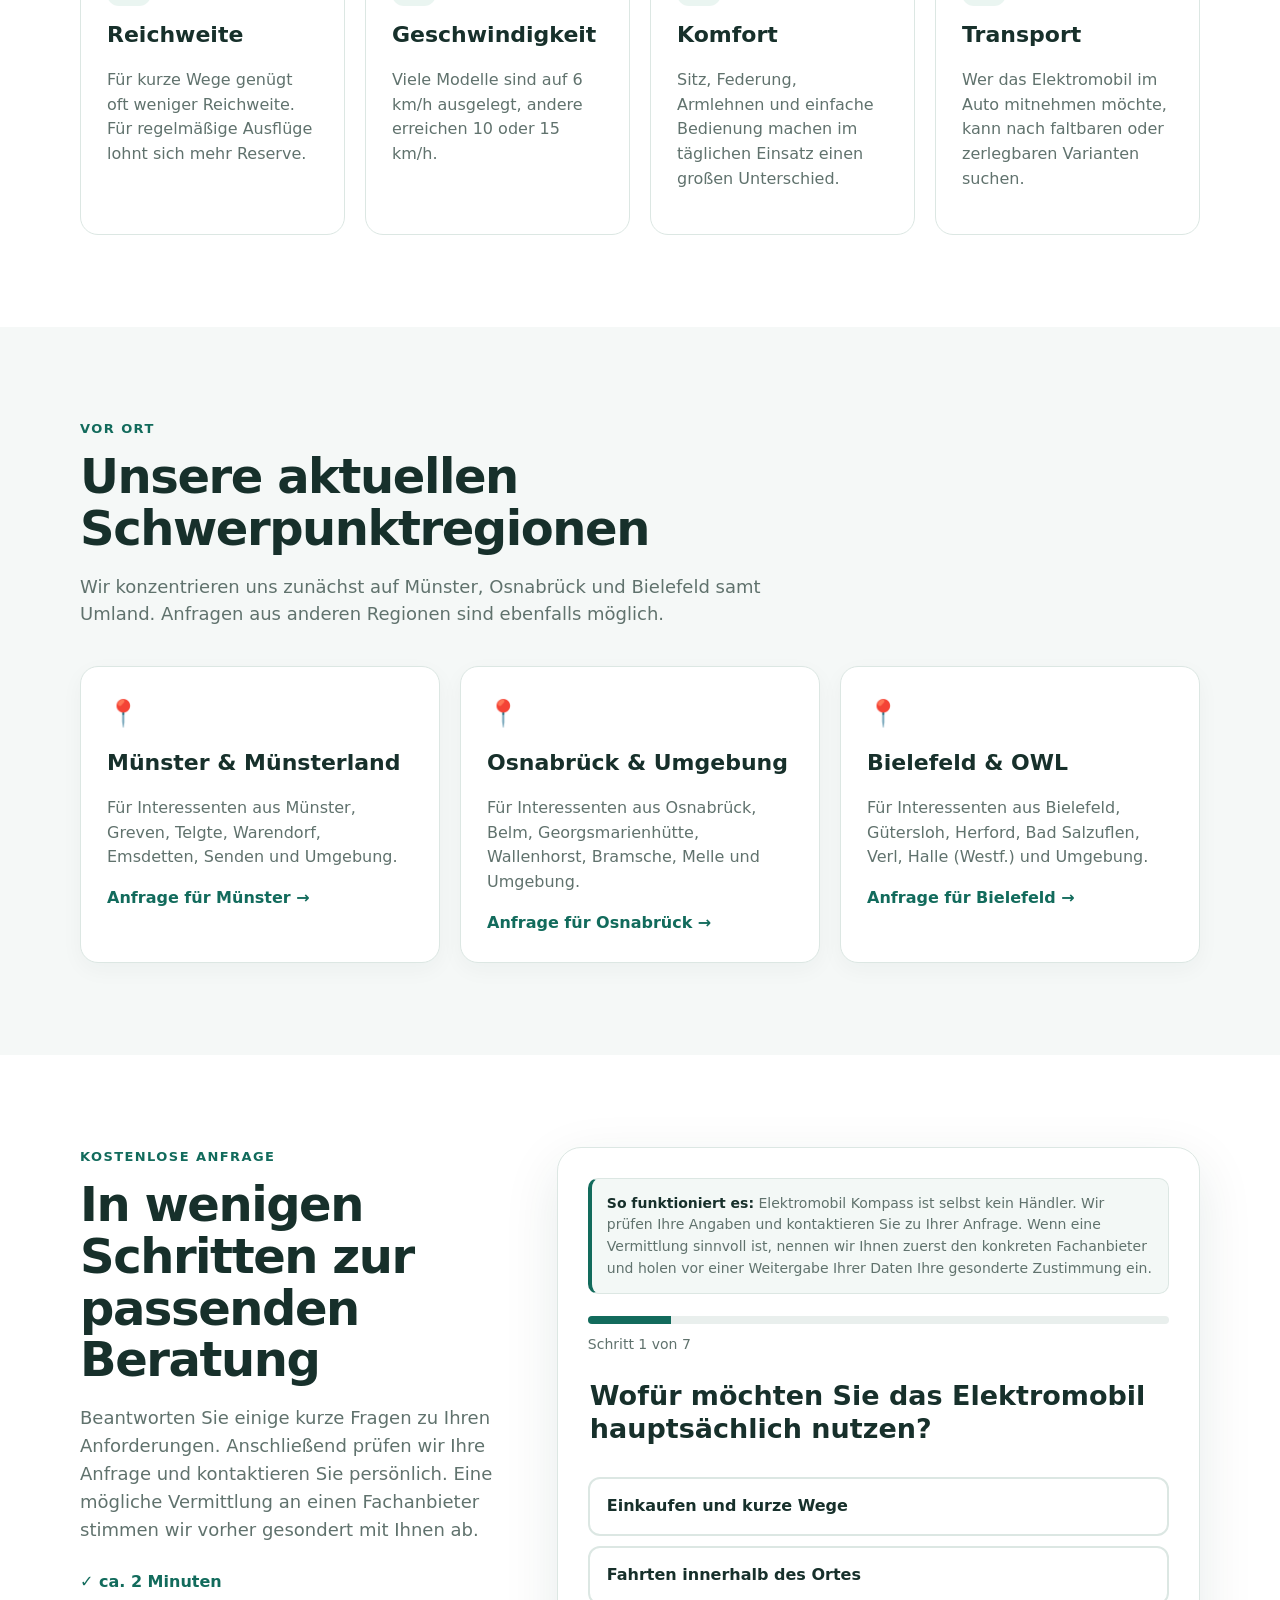
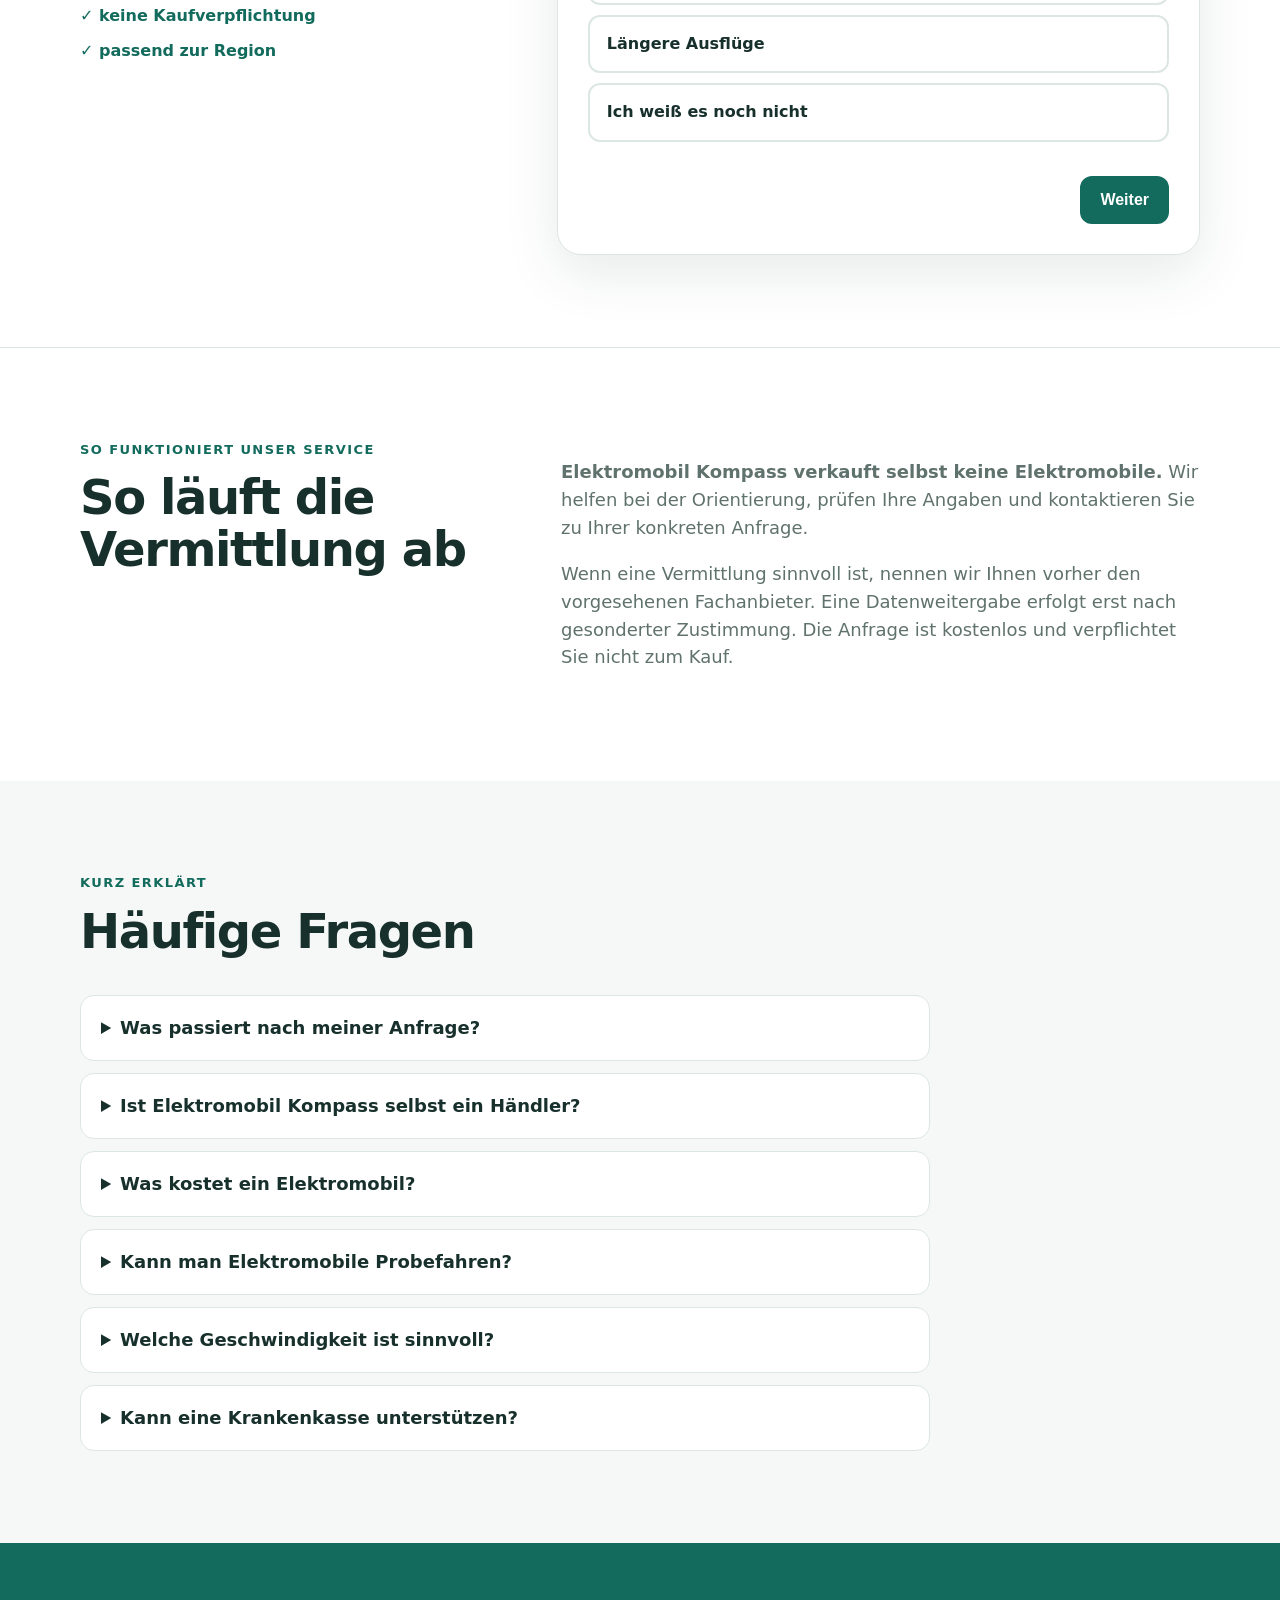
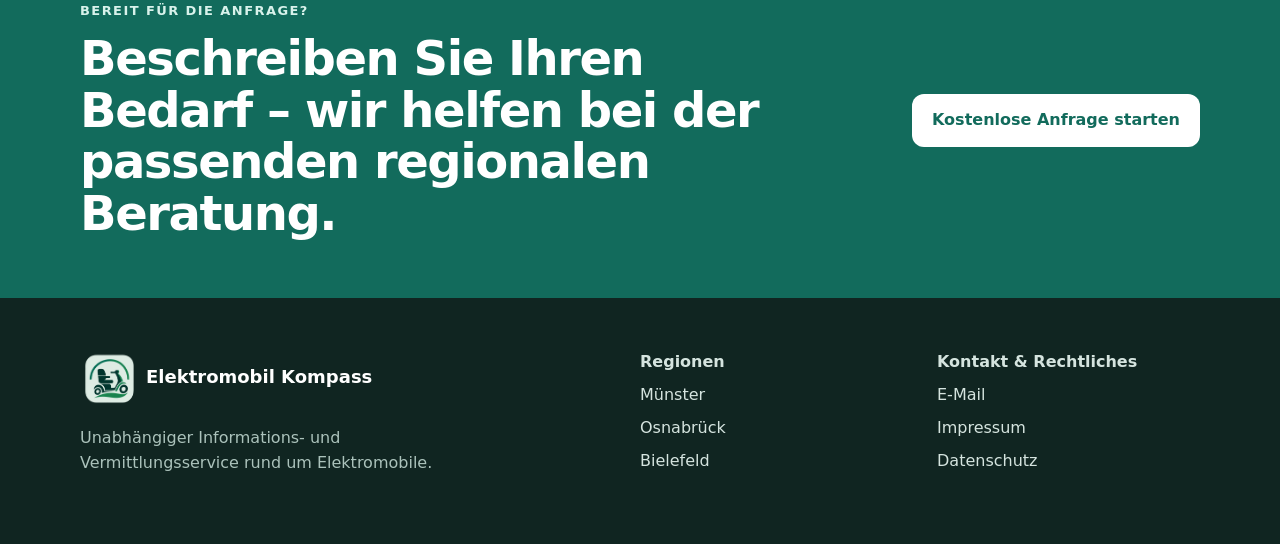
==== commit 40483802: "Entferne Partnernennung und stelle Anfrage auf direkte Kontaktaufnahme um" ====
--- a/index.html
+++ b/index.html
@@ -35,7 +35,7 @@
       <div>
         <div class="eyebrow">Elektromobil-Beratung einfach anfragen</div>
         <h1>Das passende Elektromobil finden – einfach, unverbindlich & regional</h1>
-        <p class="lead">Beantworten Sie wenige Fragen zu Nutzung, Reichweite und Geschwindigkeit. Elektromobil Kompass hilft bei der Orientierung. Wenn Sie im Formular ausdrücklich einwilligen, übermitteln wir Ihre Anfrage an die SANIMED GmbH, damit SANIMED Sie zu Ihrer konkreten Elektromobil-Anfrage beraten und kontaktieren kann.</p>
+        <p class="lead">Beantworten Sie wenige Fragen zu Nutzung, Reichweite und Geschwindigkeit. Elektromobil Kompass hilft bei der Orientierung und bearbeitet Ihre Anfrage zunächst selbst. Wir kontaktieren Sie zu Ihrem Anliegen. Eine Weitergabe an Fachanbieter erfolgt nicht ohne vorherige gesonderte Abstimmung und erforderliche Zustimmung.</p>
         <div class="trust-row">
           <span>✓ Kostenlos</span><span>✓ Unverbindlich</span><span>✓ Regional</span>
         </div>
@@ -108,7 +108,7 @@
       <div class="funnel-copy">
         <div class="eyebrow">Kostenlose Anfrage</div>
         <h2>In wenigen Schritten zur passenden Beratung</h2>
-        <p>Beantworten Sie einige kurze Fragen zu Ihren Anforderungen. Anschließend übermitteln wir Ihre Anfrage – nur mit Ihrer ausdrücklichen Einwilligung – an die SANIMED GmbH als derzeit vorgesehenen Fachanbieter.</p>
+        <p>Beantworten Sie einige kurze Fragen zu Ihren Anforderungen. Anschließend prüfen wir Ihre Anfrage und kontaktieren Sie persönlich. Eine mögliche Vermittlung an einen Fachanbieter stimmen wir vorher gesondert mit Ihnen ab.</p>
         <div class="mini-benefits">
           <span>✓ ca. 2 Minuten</span>
           <span>✓ keine Kaufverpflichtung</span>
@@ -118,9 +118,9 @@
 
       <form id="leadForm" class="funnel" action="https://submit-form.com/qqPfCL94t" method="post">
         <input type="hidden" name="quelle" value="elektromobil-kompass.de">
-        <input type="hidden" name="einwilligung_version" value="2026-09-12-v4-sanimed">
+        <input type="hidden" name="einwilligung_version" value="2026-10-28-v5-direktkontakt">
         <input type="hidden" id="einwilligung_zeitpunkt" name="einwilligung_zeitpunkt" value="">
-        <div class="service-note"><strong>So funktioniert es:</strong> Elektromobil Kompass ist selbst kein Händler. Sie beschreiben Ihren Bedarf. Wenn Sie am Ende ausdrücklich einwilligen, übermitteln wir Ihre Anfrage an die <strong>SANIMED GmbH, Gildestr. 68, 49479 Ibbenbüren</strong>. SANIMED darf Sie anschließend ausschließlich zu dieser konkreten Elektromobil-Anfrage kontaktieren.</div>
+        <div class="service-note"><strong>So funktioniert es:</strong> Elektromobil Kompass ist selbst kein Händler. Wir prüfen Ihre Angaben und kontaktieren Sie zu Ihrer Anfrage. Wenn eine Vermittlung sinnvoll ist, nennen wir Ihnen zuerst den konkreten Fachanbieter und holen vor einer Weitergabe Ihrer Daten Ihre gesonderte Zustimmung ein.</div>
         <div class="progress"><div id="progressBar"></div></div>
         <div class="step-label">Schritt <span id="stepNow">1</span> von <span id="stepTotal">7</span></div>
 
@@ -197,9 +197,8 @@
 
           <label class="consent">
             <input type="checkbox" name="kontakt_einwilligung" value="erteilt" required>
-            <span>Ich willige ausdrücklich ein, dass <strong>Elektromobil Kompass</strong> meine im Formular angegebenen Kontaktdaten und Anfrageinformationen zur Bearbeitung meiner Elektromobil-Anfrage verarbeitet und an die <strong>SANIMED GmbH, Gildestr. 68, 49479 Ibbenbüren</strong> übermittelt. Ich willige außerdem ein, dass SANIMED mich zu dieser konkreten Anfrage telefonisch und – sofern ich eine E-Mail-Adresse angegeben habe – per E-Mail kontaktieren darf. Die Einwilligung ist freiwillig und kann jederzeit mit Wirkung für die Zukunft widerrufen werden. Weitere Informationen finde ich in der <a href="datenschutz.html" target="_blank" rel="noopener">Datenschutzerklärung</a>.</span>
-          </label>
-          <p class="legal-note"><strong>Transparenz:</strong> Empfänger der vermittelten Anfrage ist derzeit ausschließlich die SANIMED GmbH. Eine Weitergabe an andere Fachanbieter ist von dieser Einwilligung nicht umfasst.</p>
+            <span>Ich willige ein, dass <strong>Elektromobil Kompass</strong> meine Angaben zur Bearbeitung meiner konkreten Elektromobil-Anfrage verarbeitet und mich dazu telefonisch sowie – falls angegeben – per E-Mail kontaktieren darf. Meine Angaben werden aufgrund dieser Einwilligung <strong>nicht an Fachanbieter weitergegeben</strong>. Vor einer möglichen Weitergabe werde ich über den konkreten Empfänger informiert und gesondert um Zustimmung gebeten. Ich kann meine Einwilligung jederzeit mit Wirkung für die Zukunft widerrufen. Weitere Informationen stehen in der <a href="datenschutz.html" target="_blank" rel="noopener">Datenschutzerklärung</a>.</span></label>
+          <p class="legal-note"><strong>Datenschutz:</strong> Ihre Anfrage geht zunächst ausschließlich an Elektromobil Kompass. Keine automatische Weitergabe an Fachanbieter.</p>
         </fieldset>
 
         <div class="funnel-actions">
@@ -218,11 +217,7 @@
       <div class="eyebrow">So funktioniert unser Service</div>
       <h2>So läuft die Vermittlung ab</h2>
     </div>
-    <div class="about-text">
-      <p><strong>Elektromobil Kompass verkauft selbst keine Elektromobile.</strong> Wir helfen bei der Orientierung und vermitteln Ihre Anfrage derzeit an die SANIMED GmbH, sofern Sie der Weitergabe ausdrücklich zustimmen.</p>
-      <p>SANIMED erhält nur die Angaben aus Ihrer konkreten Anfrage und darf Sie hierzu telefonisch sowie – sofern angegeben – per E-Mail kontaktieren. Die Anfrage ist kostenlos und verpflichtet Sie nicht zum Kauf.</p>
-    </div>
-  </div>
+    <div class="about-text"><p><strong>Elektromobil Kompass verkauft selbst keine Elektromobile.</strong> Wir helfen bei der Orientierung, prüfen Ihre Angaben und kontaktieren Sie zu Ihrer konkreten Anfrage.</p><p>Wenn eine Vermittlung sinnvoll ist, nennen wir Ihnen vorher den vorgesehenen Fachanbieter. Eine Datenweitergabe erfolgt erst nach gesonderter Zustimmung. Die Anfrage ist kostenlos und verpflichtet Sie nicht zum Kauf.</p></div></div>
 </section>
 
 <section class="section alt" id="wissen">
@@ -232,7 +227,7 @@
         <h2>Häufige Fragen</h2>
       </div>
       <div class="faq">
-        <details><summary>Was passiert nach meiner Anfrage?</summary><p>Wenn Sie im Formular ausdrücklich einwilligen, wird Ihre Anfrage an die SANIMED GmbH übermittelt. SANIMED kann Sie anschließend zu Ihrer konkreten Elektromobil-Anfrage kontaktieren. Eine Weitergabe an andere Fachanbieter ist von dieser Einwilligung nicht umfasst.</p></details>
+        <details><summary>Was passiert nach meiner Anfrage?</summary><p>Elektromobil Kompass prüft Ihre Angaben und kontaktiert Sie zu Ihrer Anfrage. Wenn eine Vermittlung infrage kommt, nennen wir Ihnen den konkreten Fachanbieter und holen vor einer Datenweitergabe eine gesonderte Zustimmung ein.</p></details>
         <details><summary>Ist Elektromobil Kompass selbst ein Händler?</summary><p>Nein. Elektromobil Kompass ist ein Informations- und Vermittlungsservice und verkauft selbst keine Elektromobile.</p></details>
         <details><summary>Was kostet ein Elektromobil?</summary><p>Der Preis hängt stark von Größe, Ausstattung, Reichweite und Geschwindigkeit ab. Deshalb ist ein Vergleich sinnvoll, bevor Sie sich auf ein bestimmtes Modell festlegen.</p></details>
         <details><summary>Kann man Elektromobile Probefahren?</summary><p>Viele Fachanbieter ermöglichen Probefahrten oder Vorführungen. Geben Sie diesen Wunsch am besten direkt bei Ihrer Anfrage an.</p></details>
